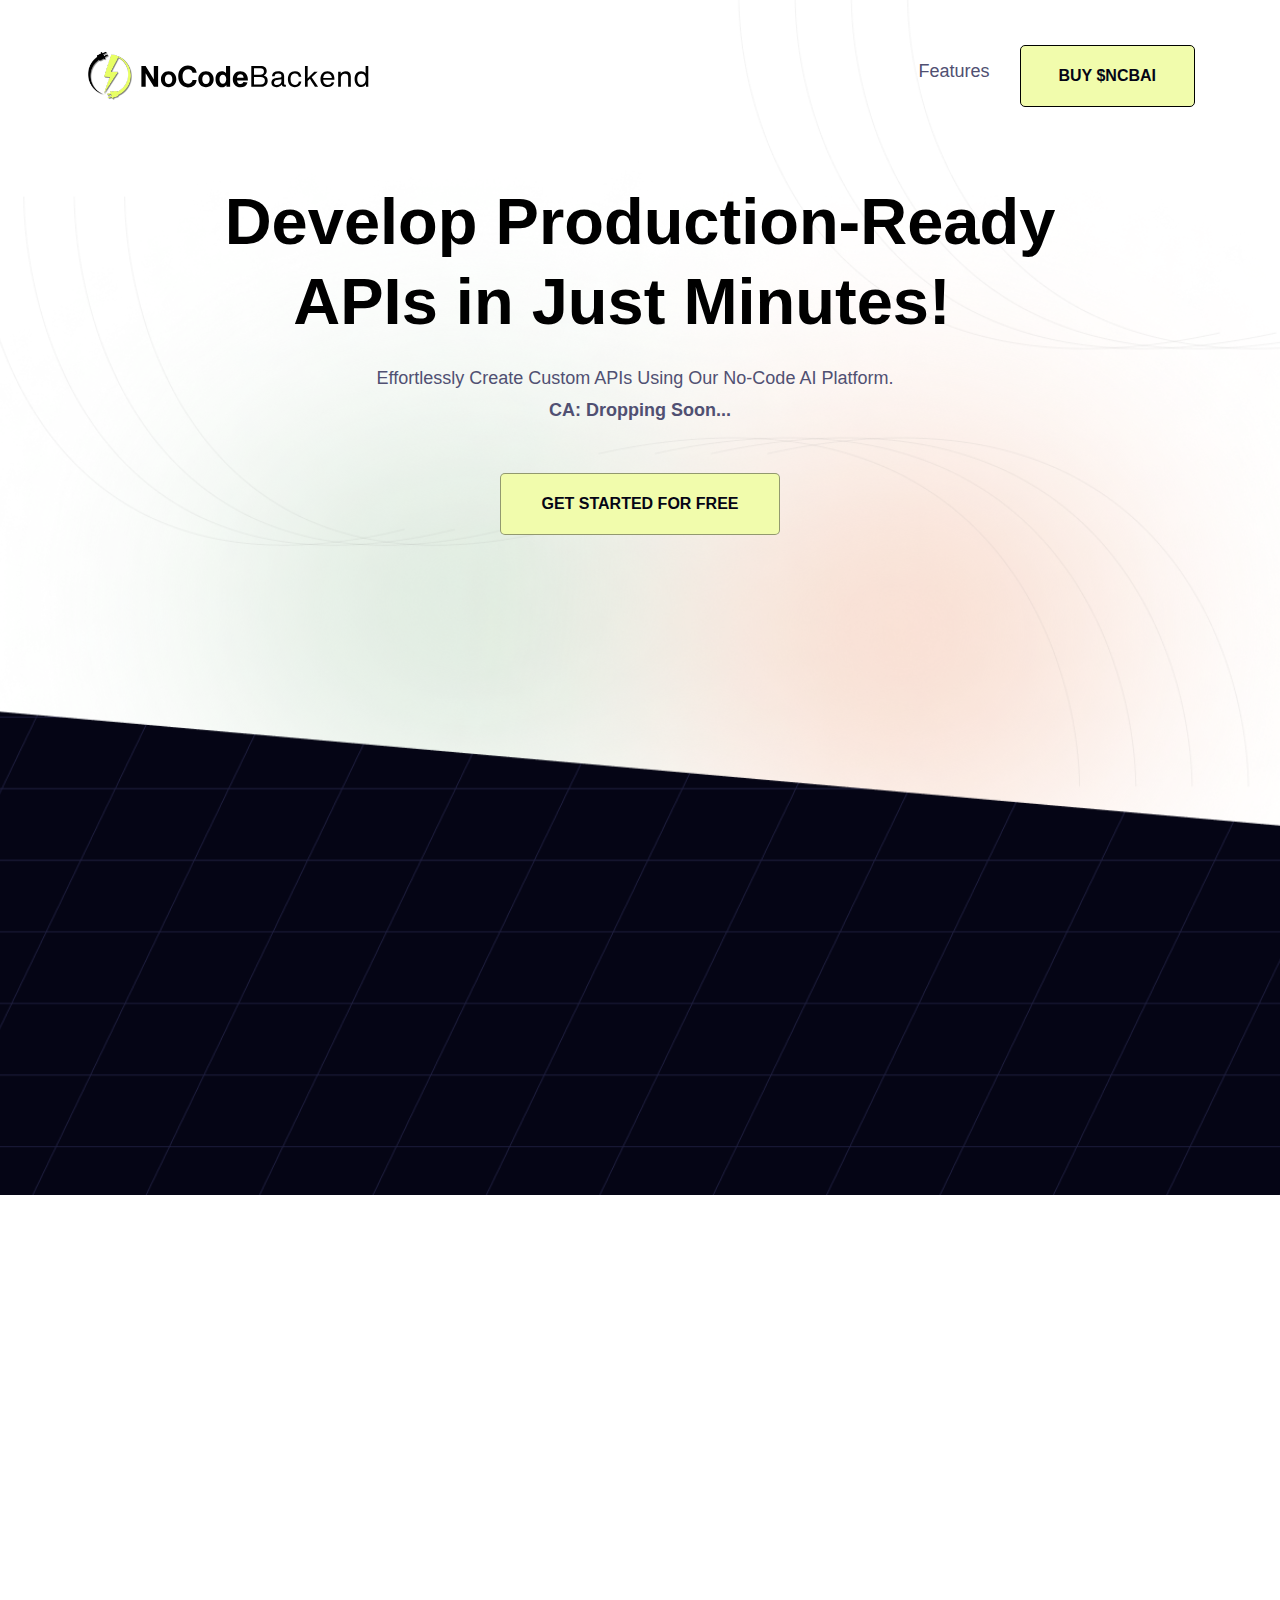
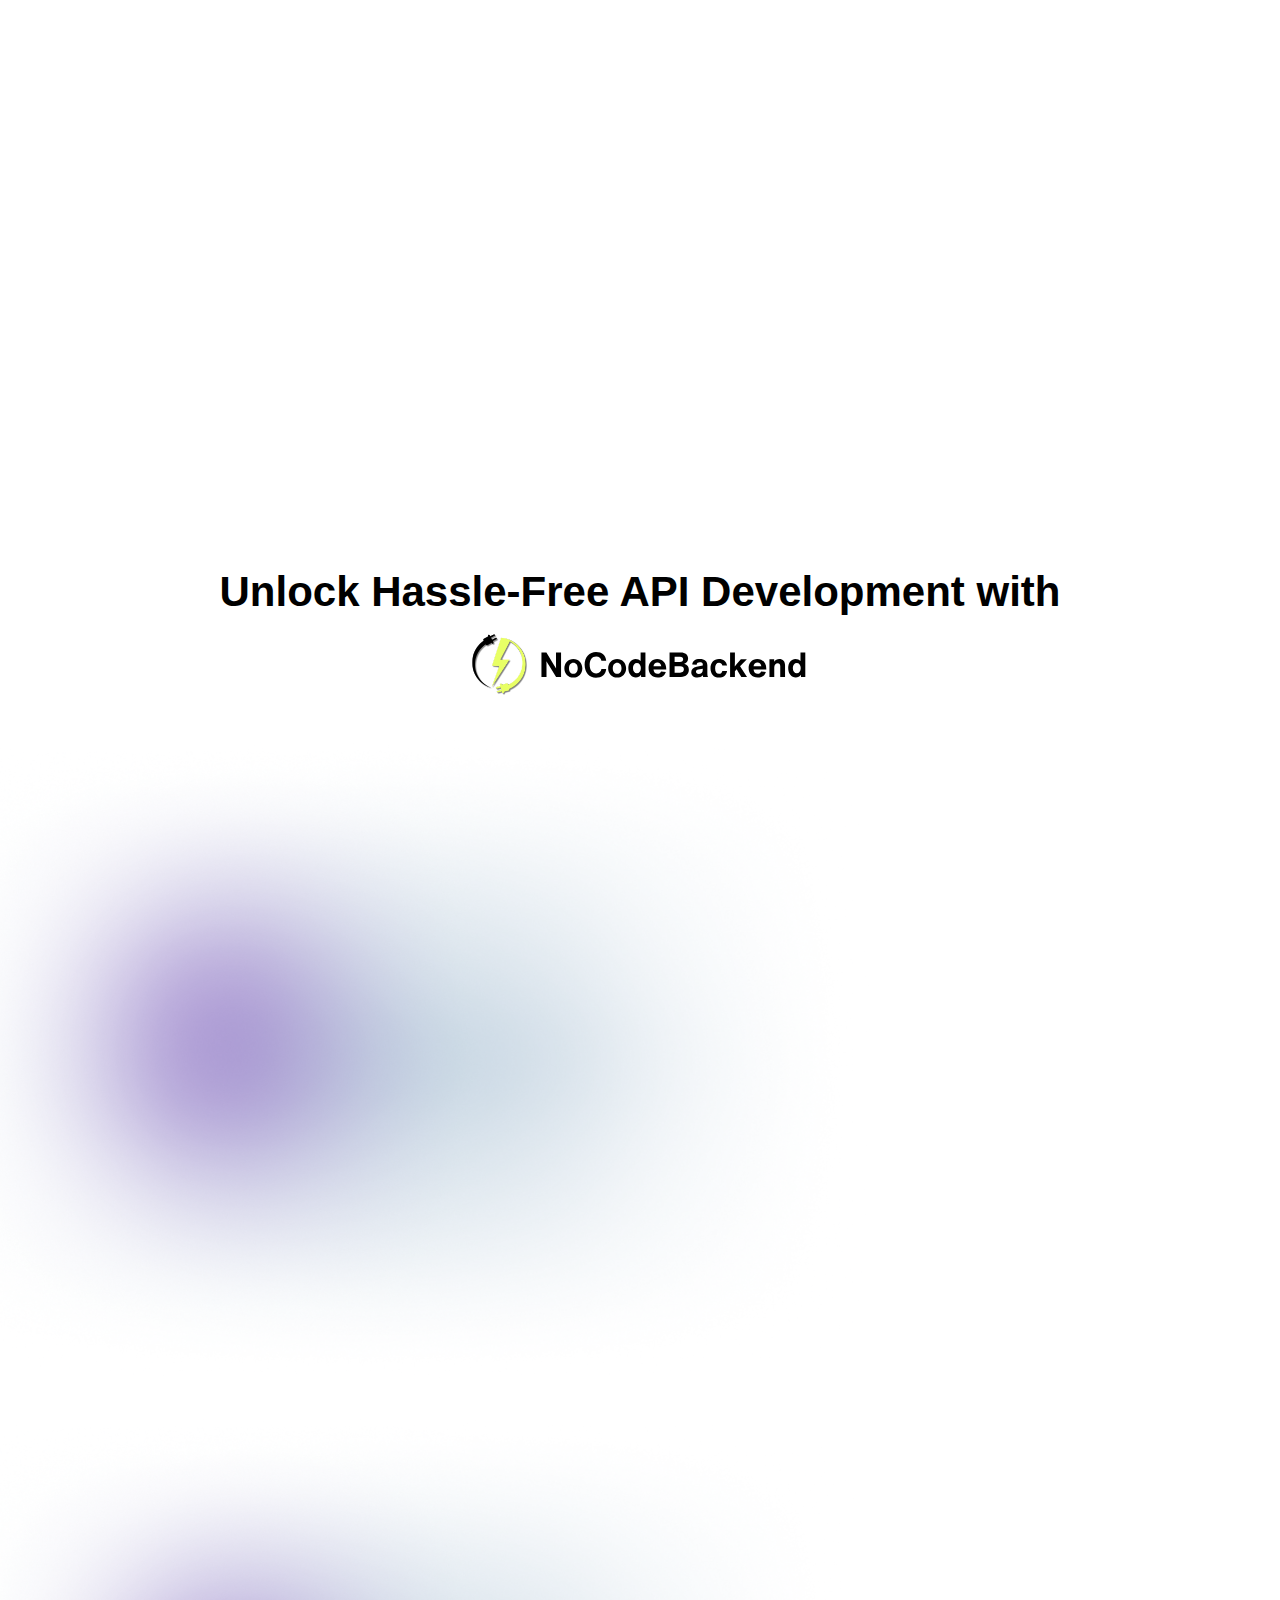
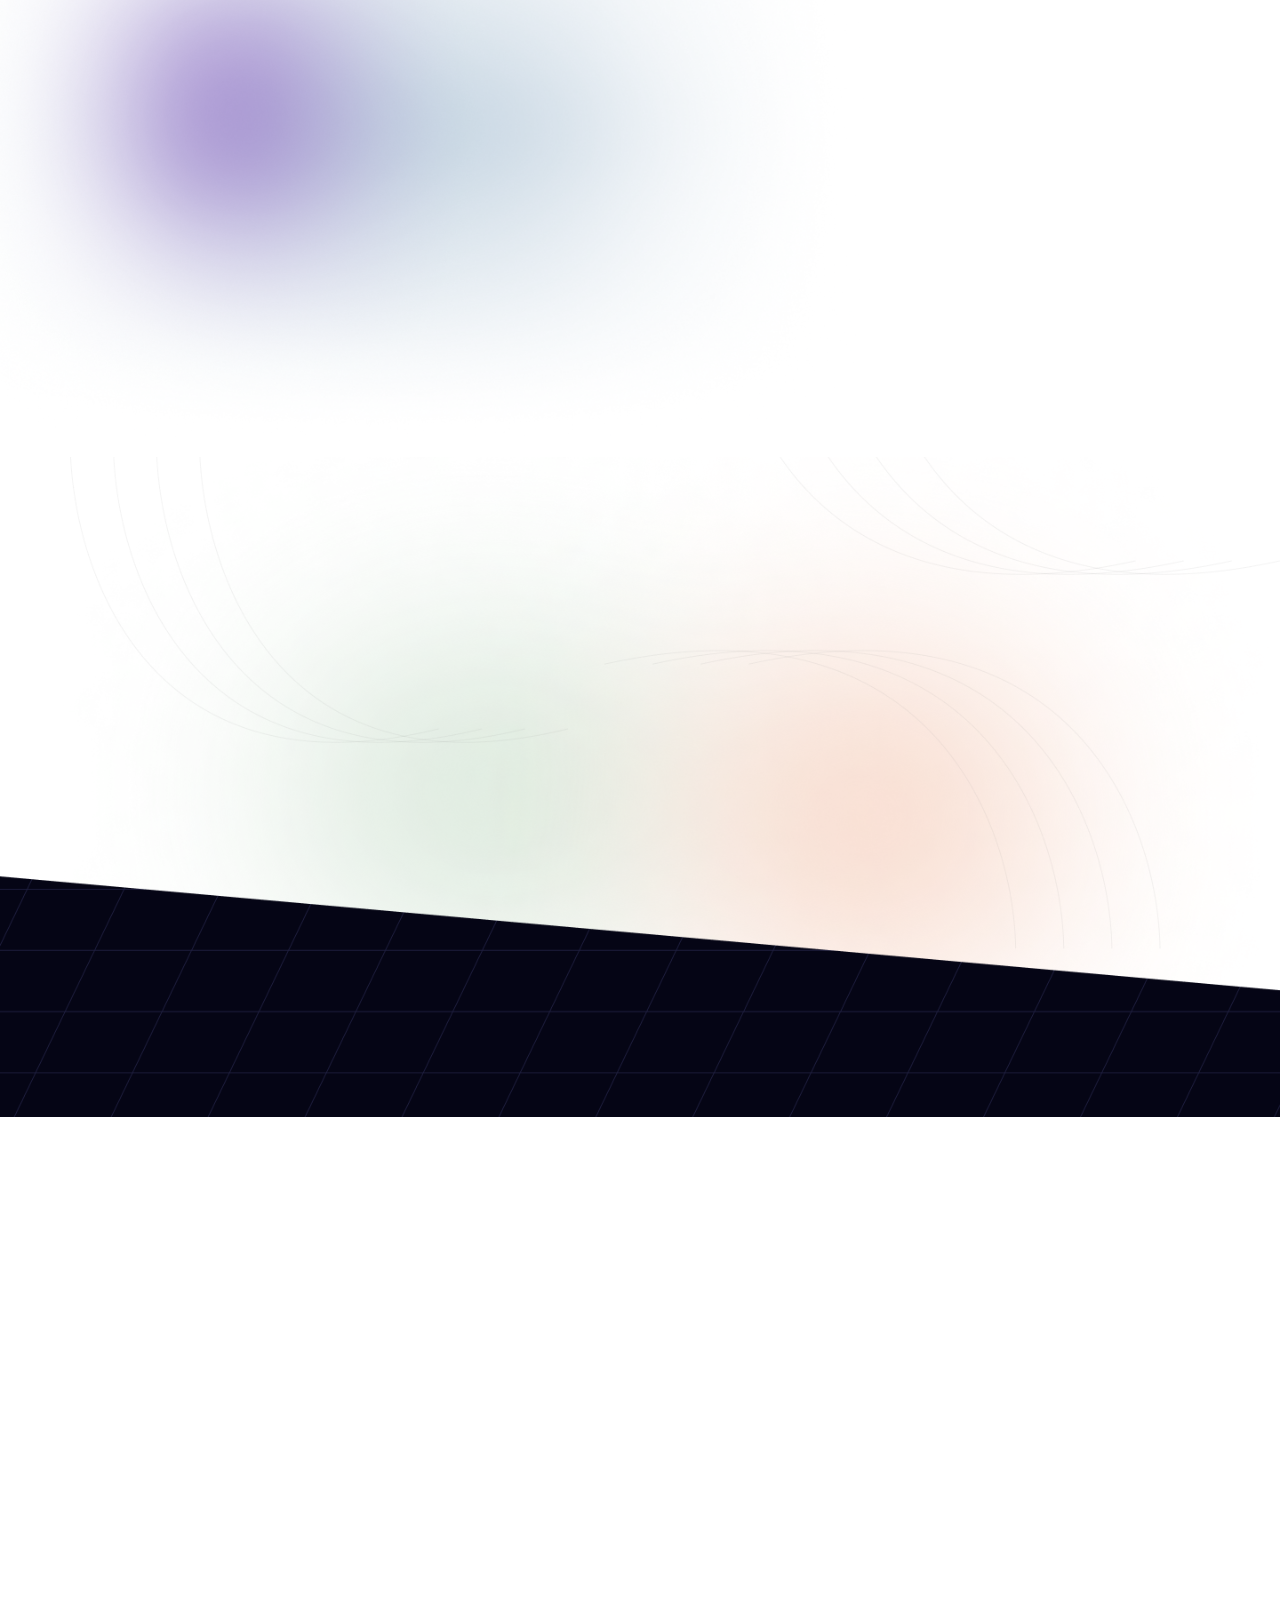
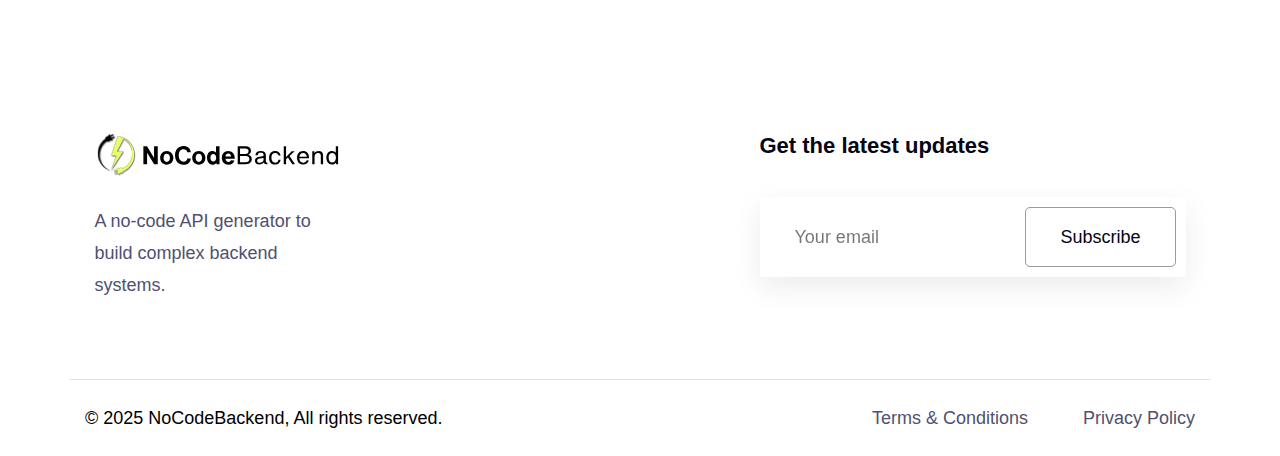
==== index.htm @ 3a0e3d3c "Add files via upload" ====
﻿<!DOCTYPE html>
        <html lang="en" dir="ltr">
        <head>
            <meta charset="utf-8">
            <title>NoCodeBackend - The Best Free No-Code Backend Builder</title><link rel="icon" href="66d2da62d891cf0011ff9181/images/RedandBlackMinimalMobileCodeLogo5-aJ_Xs.png"><meta name="viewport" content="width=device-width,initial-scale=1"><meta name="title" content="NoCodeBackend - The Best Free No-Code Backend Builder"><meta name="description" content="Leverage our intuitive no-code interface and AI-powered technology to generate custom APIs effortlessly."><meta property="og:title" content="NoCodeBackend - The Best Free No-Code Backend Builder"><meta property="og:description" content="Leverage our intuitive no-code interface and AI-powered technology to generate custom APIs effortlessly."><meta property="og:image" content="https://cdn.dorik.com/66d2da62d891cf0011ff9181/images/thumbnail-f0L8a.webp"><meta name="twitter:title" content="NoCodeBackend - The Best Free No-Code Backend Builder"><meta name="twitter:description" content="Leverage our intuitive no-code interface and AI-powered technology to generate custom APIs effortlessly."><meta name="twitter:image" content="https://cdn.dorik.com/66d2da62d891cf0011ff9181/images/thumbnail-f0L8a.webp"><meta name="twitter:card" content="summary_large_image"><meta property="og:url" content="https://nocodebackend.com/"><meta property="og:type" content="website"><link rel="canonical" href="index.htm"><script type="text/javascript"></script><link as="font" rel="preload" href="css?family=Inter:400,400,700,600&display=swap"><link rel="stylesheet" href="css?family=Inter:400,400,700,600&display=swap"><link rel="stylesheet" href="66d2da62d891cf0011ff9181/css/index.css?v=1734877245415"><link rel="stylesheet" href="shared/aos.css">
            
            
<!-- Partnero Universal -->
<script>
    (function(p,t,n,e,r,o){ p['__partnerObject']=r;function f(){
    var c={ a:arguments,q:[]};var r=this.push(c);return "number"!=typeof r?r:f.bind(c.q);}
    f.q=f.q||[];p[r]=p[r]||f.bind(f.q);p[r].q=p[r].q||f.q;o=t.createElement(n);
    var _=t.getElementsByTagName(n)[0];o.async=1;o.src=e+'?v'+(~~(new Date().getTime()/1e6));
    _.parentNode.insertBefore(o,_);})(window, document, 'script', 'https://app.partnero.com/js/universal.js', 'po');
    po('settings', 'assets_host', 'https://assets.partnero.com');
    po('program', 'KTSVY1QG', 'load');
</script>
<!-- End Partnero Universal -->
        </head>
        <body>
            
            <section class="dorik-section dorik-section-pokhmj8g undefined"><div class=""><div class="container dorik-row-h275760l-wrapper    " data-aos="fade-down" data-aos-duration="400" data-aos-delay="200"><div class="dorik-row-h275760l flex  "><div class="col-lg-1/1 "><div class="column-inner dorik-column-z73o92wl  1/1"><div class="dorik-navbar--wrapper dorik-nav-42jtv019-wrapper  " data-testid="navbar-42jtv019"><div class="dorik-navbar dorik-nav-42jtv019 "><div class="dorik-navbar--brand"><a href=""><img src="66d2da62d891cf0011ff9181/images/snapapi300x80px500x100px1-XbtsT.svg" alt="Rowllax" width="289px"></a></div><button aria-label="Navbar Toggle" class="dorik-navbar--toggle" data-target="#dorikNavbarCollapse"><svg aria-hidden="true" focusable="false" data-prefix="fas" data-icon="bars" class="svg-inline--fa fa-bars fa-fw icon " role="img" xmlns="http://www.w3.org/2000/svg" viewbox="0 0 448 512" data-testid="icon-test"><path fill="currentColor" d="M0 96C0 78.3 14.3 64 32 64H416c17.7 0 32 14.3 32 32s-14.3 32-32 32H32C14.3 128 0 113.7 0 96zM0 256c0-17.7 14.3-32 32-32H416c17.7 0 32 14.3 32 32s-14.3 32-32 32H32c-17.7 0-32-14.3-32-32zM448 416c0 17.7-14.3 32-32 32H32c-17.7 0-32-14.3-32-32s14.3-32 32-32H416c17.7 0 32 14.3 32 32z"></path></svg> </button><div class="dorik-navbar--collapse collapse" id="dorikNavbarCollapse"><div class="dorik-navbar--navs"><ul class="dorik-nav--links normalize"><li class=""><a href="#features" class="dorik-nav--link features dorik-nav--link-2suuvmpu  "><span class="dorik-nav--link-icon"></span><span class="dorik-nav--link-text">Features</span></a></li></ul><ul class="dorik-nav--btns normalize"><li><a href="https://pump.fun/Dropping Soon..." target="_blank" rel="noreferrer" class="dorik-nav--btn dorik-nav--btn-5xmbnhej get-started "><span class="dorik-nav--btn-icon"></span><span class="dorik-nav--btn-text">BUY $NCBAI</span></a></li></ul></div></div></div></div></div></div></div></div></div><div class=""><div class="container dorik-row-gsd94hl5-wrapper    " data-aos="fade-up" data-aos-duration="1000" data-aos-delay="400"><div class="dorik-row-gsd94hl5 flex  "><div class="col-lg-1/1 "><div class="column-inner dorik-column-nciv8bac  1/1"><div class="dorik-wrapper dorik-heading-fwwnyllq-wrapper "><h1 class="dorik-heading dorik-heading-fwwnyllq "><span>Develop Production-Ready APIs in Just Minutes!&nbsp;&nbsp;
</span></h1></div><div class="dorik-text dorik-text-mj2d1i6f "><p>Effortlessly Create Custom APIs Using Our No-Code AI Platform.&nbsp;&nbsp;</p><p><strong>CA: Dropping Soon...</strong></p>
</div><div class="dorik-button-8m7w5yyh-wrapper  "><a href="https://app.nocodebackend.com" target="_blank" rel="noreferrer"><button class="dorik-btn dorik-button-8m7w5yyh  " href="https://app.nocodebackend.com" target="_blank">GET STARTED FOR FREE</button></a></div><div class="dorik-iframe dorik-video-tqzr3o8x  dorik-video-tqzr3o8x-wrapper " style="pointer-events:auto"><iframe title="tqzr3o8x" src="https://www.youtube.com/embed/k6faWsf_LAc?fs=1&muted=0&loop=0&autoplay=0&controls=1" frameborder="0" allow=""></iframe></div></div></div></div></div></div></section><section class="dorik-section dorik-section-ml8a0p0p" id="features"><div class="video-overlay dorik-section-ml8a0p0p--video-overlay"></div><div class=""><div class="container dorik-row-j4yv0dx7-wrapper    " data-aos="fade-up" data-aos-delay="100"><div class="dorik-row-j4yv0dx7 flex  "><div class="col-lg-1/3 "><div class="column-inner dorik-column-rxf6kre0  1/3"><div class="dorik-wrapper dorik-heading-a389jt1r-wrapper "><h2 class="dorik-heading dorik-heading-a389jt1r "><span>Why  choose
</span></h2></div><div class="dorik-wrapper dorik-image-pnzbzmom-wrapper  "><img src="66d2da62d891cf0011ff9181/images/snapapi300x80px10-8LMmT.svg" alt="" loading="lazy" class="dorik-image-pnzbzmom"></div></div></div></div></div></div><div class=""><div class="container dorik-row-di27dtoe-wrapper    "><div class="dorik-row-di27dtoe flex  "><div class="col-lg-1/3 col-md-1/3 col-xs-1/1 "><div class="column-inner dorik-column-uoufd287  1/3" data-aos="fade-left" data-aos-delay="100" data-aos-duration="600"><div class="dorik-wrapper dorik-image-u0qqu82e-wrapper  "><img src="64105a606115ac047190cee0/yt-P3GUjs.svg" alt="" loading="lazy" class="dorik-image-u0qqu82e"></div><div class="dorik-wrapper dorik-heading-jhualtqp-wrapper "><h4 class="dorik-heading dorik-heading-jhualtqp "><span>Intuitive Interface
</span></h4></div><div class="dorik-text dorik-text-zdi9newe "><p>Quickly Configure Databases, Tables, and Columns—Our Tool Instantly Creates API Endpoints for You!<br><br></p>
</div><div class="dorik-wrapper dorik-image-jxc9ydsm-wrapper  "><img src="66d2da62d891cf0011ff9181/images/Untitleddesign19-gh34j.svg" alt="" loading="lazy" class="dorik-image-jxc9ydsm"></div></div></div><div class="col-lg-1/3 col-md-1/3 col-xs-1/1 "><div class="column-inner dorik-column-uz8qpr0y  1/3" data-aos="fade" data-aos-delay="200" data-aos-duration="600"><div class="dorik-wrapper dorik-image-lk8tte54-wrapper  "><img src="64105a606115ac047190cee0/fy-WluHUP.svg" alt="" loading="lazy" class="dorik-image-lk8tte54"></div><div class="dorik-wrapper dorik-heading-0ptpedln-wrapper "><h4 class="dorik-heading dorik-heading-0ptpedln "><span>AI-Powered API Generation
</span></h4></div><div class="dorik-text dorik-text-jogje6cc "><p>Simply Share Your Vision with Our AI-Prompt Technology, and Let Our Intelligent System Take Care of the Rest—No Coding Required!&nbsp;&nbsp;</p>
</div><div class="dorik-wrapper dorik-image-c05enol4-wrapper  "><img src="66d2da62d891cf0011ff9181/images/Untitleddesign83-o6cNx.png" alt="" loading="lazy" class="dorik-image-c05enol4"></div></div></div><div class="col-lg-1/3 col-md-1/3 col-xs-1/1 "><div class="column-inner dorik-column-pt86rdav  1/3" data-aos="fade" data-aos-delay="300"><div class="dorik-wrapper dorik-image-m5raekvd-wrapper  "><img src="64105a606115ac047190cee0/tghj-NS22b3.svg" alt="" loading="lazy" class="dorik-image-m5raekvd"></div><div class="dorik-wrapper dorik-heading-0zvmoh9k-wrapper "><h4 class="dorik-heading dorik-heading-0zvmoh9k "><span>Automated Documentation
</span></h4></div><div class="dorik-text dorik-text-sdm16myt "><p>Create Detailed API Documentation with Swagger for Clear and User-Friendly Developer Experience!<br><br></p>
</div><div class="dorik-wrapper dorik-image-1guh011j-wrapper  "><img src="66d2da62d891cf0011ff9181/images/Untitleddesign84-KdUqy.png" alt="" loading="lazy" class="dorik-image-1guh011j"></div></div></div></div></div></div></section><section class="dorik-section dorik-section-5i5u0u75"><div class="dorik-container-p0n69g8s "><div class="dorik-container-ab978zdp "><div class="dorik-wrapper dorik-heading-bgrch36d-wrapper "><h2 class="dorik-heading dorik-heading-bgrch36d "><span>Unlock Hassle-Free API Development with
</span></h2></div><div class="dorik-wrapper dorik-image-qdgtpaqv-wrapper  "><img src="66d2da62d891cf0011ff9181/images/snapapi300x80px10-8LMmT.svg" alt="" loading="lazy" class="dorik-image-qdgtpaqv"></div></div></div></section><section class="dorik-section dorik-section-gj2fex47 undefined" id="integrations"><div class=""><div class="container dorik-row-45kr7abt-wrapper    " data-aos="fade-left" data-aos-delay="200"><div class="dorik-row-45kr7abt flex  "><div class="col-lg-1/2 col-md-4/5 "><div class="column-inner dorik-column-3ahzwwvk  1/2"><div class="dorik-wrapper dorik-heading-qiffghei-wrapper "><h3 class="dorik-heading dorik-heading-qiffghei "><span>Say Goodbye to Time-Consuming and Error-Prone Manual Coding!&nbsp;&nbsp;&nbsp;&nbsp;
</span></h3></div><div class="dorik-text dorik-text-1cnx9em1 "><p>Manually Creating API Endpoints Can Consume Hours with Tedious Coding and Debugging—One Mistake Can Disrupt Your Entire API!&nbsp;&nbsp;&nbsp;&nbsp;</p>
</div><div class="dorik-wrapper dorik-heading-zw8rytxt-wrapper "><h4 class="dorik-heading dorik-heading-zw8rytxt "><span>Our Solution
</span></h4></div><div class="dorik-iconText-523pfc0f-wrapper "><div class="dorik-iconText-523pfc0f "><span><span data-testid="svg-icon" class="icon "><svg xmlns="http://www.w3.org/2000/svg" width="20px" height="20px" viewbox="0 0 24 24" fill="none" stroke="currentColor" stroke-width="2" stroke-linecap="round" stroke-linejoin="round" class="feather feather-check" color="[object Object]"><polyline points="20 6 9 17 4 12"></polyline></svg></span></span><span class="icon_text" data-testid="icon-text"><p>With our no-code interface, you can generate fully-functional API endpoints in minutes without writing a single line of code.</p>
</span></div></div></div></div><div class="col-lg-1/2 col-md-4/5 "><div class="column-inner dorik-column-rfffmv3f  1/2 undefined"><div class="dorik-wrapper dorik-image-zz1my2v3-wrapper  "><img src="64105a606115ac047190cee0/mask-group-RU1_Hx.svg" alt="" loading="lazy" class="dorik-image-zz1my2v3"></div></div></div></div></div></div></section><section class="dorik-section dorik-section-874855x4 undefined"><div class=""><div class="container dorik-row-saw8lsm2-wrapper    " data-aos="fade-down" data-aos-delay="200"><div class="dorik-row-saw8lsm2 flex  "><div class="col-lg-1/2 col-md-4/5 "><div class="column-inner dorik-column-8tp7jvr3  1/2"><div class="dorik-wrapper dorik-image-bdqag0yr-wrapper  "><img src="66d2da62d891cf0011ff9181/images/Untitleddesign78-aDAJI.png" alt="" loading="lazy" class="dorik-image-bdqag0yr"></div></div></div><div class="col-lg-1/2 col-md-4/5 "><div class="column-inner dorik-column-6e714vsk  1/2"><div class="dorik-wrapper dorik-heading-fl4hfd24-wrapper "><h3 class="dorik-heading dorik-heading-fl4hfd24 "><span>Reduce the High Costs of Hiring Skilled Developers!&nbsp;&nbsp;&nbsp;&nbsp;
</span></h3></div><div class="dorik-text dorik-text-2a41hoi1 "><p>Bringing on Experienced Developers for API Development and Maintenance Can Be Costly and Strain Your Budget!&nbsp;&nbsp;&nbsp;&nbsp;</p>
</div><div class="dorik-wrapper dorik-heading-9qydg3p7-wrapper "><h4 class="dorik-heading dorik-heading-9qydg3p7 "><span>Our Solution
</span></h4></div><div class="dorik-text dorik-text-4bmscopn "><p>Our AI-powered prompt technology allows anyone on your team to create production-ready APIs, reducing the need for specialized developers</p>
</div></div></div></div></div></div></section><section class="dorik-section dorik-section-g6kkov47 undefined"><div class=""><div class="container dorik-row-ztuz6jwb-wrapper    " data-aos="fade-left" data-aos-delay="200"><div class="dorik-row-ztuz6jwb flex  "><div class="col-lg-1/2 col-md-4/5 "><div class="column-inner dorik-column-a0kvmmi1  1/2"><div class="dorik-wrapper dorik-heading-gwt09cxv-wrapper "><h3 class="dorik-heading dorik-heading-gwt09cxv "><span>Eliminate Complexity and Inconsistency in Your Documentation!&nbsp;&nbsp;
</span></h3></div><div class="dorik-text dorik-text-b89of3bw "><p>Manually Documenting APIs is not just tedious—it's often a recipe for Incomplete and Inconsistent Documentation!&nbsp;&nbsp;&nbsp;&nbsp;</p>
</div><div class="dorik-wrapper dorik-heading-oxewoimr-wrapper "><h4 class="dorik-heading dorik-heading-oxewoimr "><span>Our Solution
</span></h4></div><div class="dorik-text dorik-text-qkd3lgn0 "><p>Automate the documentation process with Swagger, ensuring comprehensive, consistent, and up-to-date API docs effortlessly.</p>
</div></div></div><div class="col-lg-1/2 col-md-4/5 "><div class="column-inner dorik-column-t3y813o3  1/2"><div class="dorik-wrapper dorik-image-gvfiuqgx-wrapper  "><img src="66a9eadd25863b0011a21f38/images/Default_Image_is_a_screenshot_of_a_Swagger_UI_interface_for_a_2-nFcqS.jpg" alt="" loading="lazy" class="dorik-image-gvfiuqgx"></div></div></div></div></div></div></section><section class="dorik-section dorik-section-r7rns0u5 undefined" data-aos="fade-up" data-aos-offset="120" data-aos-duration="800"><div class=""><div class="container dorik-row-09ojtyp5-wrapper    "><div class="dorik-row-09ojtyp5 flex  "><div class="col-lg-1/1 "><div class="column-inner dorik-column-52cp2c24  1/1"><div class="dorik-wrapper dorik-heading-rh5yoiv4-wrapper "><h2 class="dorik-heading dorik-heading-rh5yoiv4 "><span>Start creating your APIs now
</span></h2></div><div class="dorik-text dorik-text-qqwie3rd "><p>Transform Your API Development Experience</p>
</div><div class="dorik-button-lcal7p67-wrapper  "><a href="https://app.nocodebackend.com" target="_blank" rel="noreferrer"><button class="dorik-btn dorik-button-lcal7p67  " href="https://app.nocodebackend.com" target="_blank">GET STARTED FOR FREE</button></a></div></div></div></div></div></div></section><section class="dorik-section dorik-section-1vho9grw" id="Footer"><div class=""><div class="container dorik-row-irw5z7vu-wrapper    "><div class="dorik-row-irw5z7vu flex  "><div class="col-lg-1/4 col-md-1/2 "><div class="column-inner dorik-column-gmpdd5w3  1/4"><div class="dorik-wrapper dorik-image-wmym1nt1-wrapper  "><img src="66d2da62d891cf0011ff9181/images/snapapi300x80px500x100px1-XbtsT.svg" alt="" loading="lazy" class="dorik-image-wmym1nt1"></div><div class="dorik-text dorik-text-37xnxv22 "><p>A no-code API generator to build complex backend systems.</p>
</div></div></div><div class="col-lg-1/6 col-md-1/2 "><div class="column-inner dorik-column-11p4qd2c  1/6"></div></div><div class="col-lg-1/6 col-md-1/2 "><div class="column-inner dorik-column-96c3v6ru  1/6"></div></div><div class="col-lg-2/5 col-md-1/2 "><div class="column-inner dorik-column-ktasj6cu  2/5"><div class="dorik-wrapper dorik-heading-0a1lg5h4-wrapper "><h4 class="dorik-heading dorik-heading-0a1lg5h4 "><span>Get the  latest updates
</span></h4></div><form id="4j1v0ii7" class="dorik-subscription-4j1v0ii7"><div class="fields-wrapper"><div class="form-group"><input type="email" name="EMAIL" class="form-control" required="" placeholder="Your email"></div><div style="position:absolute;opacity:0;z-index:-999"><label for="confirm_4j1v0ii7"><input type="text" autocomplete="off" id="confirm_4j1v0ii7" name="confirm_4j1v0ii7" placeholder="Enter your confirm_4j1v0ii7"></label></div><button type="submit"><span class="loader hidden"><svg viewbox="0 0 100 100" xmlns="http://www.w3.org/2000/svg" style="vertical-align:middle;height:2em"><path fill="#fff" d="M73 50c0-12.7-10.3-23-23-23S27 37.3 27 50m3.9 0c0-10.5 8.5-19.1 19.1-19.1S69.1 39.5 69.1 50"><animatetransform attributename="transform" attributetype="XML" type="rotate" dur="1s" from="0 50 50" to="360 50 50" repeatcount="indefinite"></animatetransform></path></svg></span><span class="button-content"><span>Subscribe</span></span></button></div></form></div></div></div></div></div><div class=""><div class="container dorik-row-0w27iyt4-wrapper    "><div class="dorik-row-0w27iyt4 flex  "><div class="col-lg-1/1 "><div class="column-inner dorik-column-ku6a26x0  1/1"><div class=""><div class=" dorik-row-d0ay15wu-wrapper    "><div class="dorik-row-d0ay15wu flex  "><div class="col-lg-3/5 col-md-4/7 "><div class="column-inner dorik-column-c3a7xb82  3/5"><div class="dorik-text dorik-text-ijvied5p "><p>© 2025 NoCodeBackend, All rights reserved.&nbsp;</p>
</div></div></div><div class="col-lg-2/5 col-md-3/7 "><div class="column-inner dorik-column-w86ryppr  2/5"><ul class="dorik-list dorik-links-5925fzdm "><li class="dorik-list--item"><a href="terms-and-conditions.html" class="dorik-list--link "><span class="dorik-list--icon"></span><span class="dorik-list--text">Terms &amp; Conditions</span></a></li><li class="dorik-list--item"><a href="privacy-policy.html" class="dorik-list--link "><span class="dorik-list--icon"></span><span class="dorik-list--text">Privacy Policy</span></a></li></ul></div></div></div></div></div></div></div></div></div></div></section>
            
            <script>window.DORIK_PROJECT_ID = "66d2da62d891cf0011ff9181";</script>
            <script>(function r0(){document.querySelectorAll(".popup-btn").forEach(t=>{let r=t.getAttribute("href");r=r.startsWith("#")?r.substring(1):r,t.addEventListener("click",s=>{if(!r)return;s.preventDefault();let l=document.getElementById(r),a=document.querySelector(`.close-btn-${r}`),i=l==null?void 0:l.parentElement;i==null||i.classList.add(`row-${r}-overlay`),l==null||l.classList.add(`modal-${r}-visible`),a==null||a.classList.add("btn-visible")})})})()</script>
            <script>(function n0({exitIntentPopup:e={},onloadPopup:t={},EXIT_INTENT:r,ONLOAD:s}){const l=a=>{let i=document.getElementById(a),o=document.querySelector(`.close-btn-${a}`),u=i==null?void 0:i.parentElement;u==null||u.classList.add(`row-${a}-overlay`),i==null||i.classList.add(`modal-${a}-visible`),o==null||o.classList.add("btn-visible")};document.addEventListener("mouseleave",()=>{let a=localStorage.getItem(`${r}-${e.id}-${e.suffixId}`);e.id&&!a&&l(e.id)}),window.addEventListener("load",()=>{let a=localStorage.getItem(`${s}-${t.id}-${t.suffixId}`);t.id&&!a&&l(t.id)})})({
                EXIT_INTENT: "EXIT_INTENT",
                ONLOAD: "ONLOAD",
                exitIntentPopup: undefined,
                onloadPopup: undefined
            })</script>
            <script src="common/jquery-3.5.1.min.js"></script><script src="shared/aos.js"></script><script type="text/javascript">
            ;(function() {
                var navbar = $(".dorik-nav-42jtv019");
                var navbarCollapse = $(".dorik-navbar--collapse");
                (function ($, navbar, navbarCollapse) {
                $(document).on("click", "a", function (e) {
                    var a = event.target.closest("a");
                    var hash = a.hash;
                    var stickyNav = $(".sticky-nav");
                    var isSticky = !!event.target.closest(".sticky-nav.sticky");
                    if (hash) {
                        var baseHref = a.href.match(/(^https?:.+)#/);
                        var baseURI = a.baseURI.match(/(^https?:.+)#?/);
                        baseHref = baseHref && baseHref[1];
                        baseURI = baseURI && baseURI[1];
                        if (baseHref && baseURI && baseURI.includes(baseHref)) {
                            // const section = $(hash).offset();
                            var section;
                            try {
                                section = document.querySelector(hash)
                            } catch (error) { return;}
                            if (!section) return;
                            e.preventDefault();
                            var collapsedHeight =
                                navbarCollapse[0]?.clientHeight || 0;
                            var navbarHeight =
                                navbar[0].clientHeight - collapsedHeight;

                            if (stickyNav.length) {
                                section.style.scrollMarginTop = navbarHeight + "px"
                            }

                            function waitForScrollStop(callback, delay = 500) {
                                let timer;
                                let lastScrollTime = 0;

                                const adjustScrollPosition = (event) => {
                                    clearTimeout(timer);
                                    timer = setTimeout(callback, delay);

                                    const currentTime = event.timeStamp;
                                    const hasManualScrolled =
                                        lastScrollTime &&
                                        currentTime - lastScrollTime >= 100;

                                    if (hasManualScrolled) {
                                        clearTimeout(timer);
                                        removeEventListener(
                                            "scroll",
                                            adjustScrollPosition
                                        );
                                    }

                                    lastScrollTime = currentTime;
                                };

                                addEventListener("scroll", adjustScrollPosition);

                                return () => {
                                    removeEventListener("scroll", adjustScrollPosition);
                                    clearTimeout(timer);
                                };
                            }

                            function smoothScroll() {
                                section.scrollIntoView({
                                    block: "start",
                                    behavior: "smooth",
                                });
                            }

                            smoothScroll();
                            const cleanupScrollListener = waitForScrollStop(() => {
                                smoothScroll();
                                cleanupScrollListener();
                            });
                  
                        }
                    }
                });
            })($, navbar, navbarCollapse);
            })();
            
            ;(function () {
                var navbar = document.querySelector(".dorik-nav-42jtv019");
                (function toggleNav(el) {
                const toggleBtn = el.querySelector(".dorik-navbar--toggle");
                const navlist = toggleBtn.nextElementSibling;
                const isMobileView = window.innerWidth < 768;
                const isTabView = navbar.parentNode?.clientWidth <= 820;
                toggleBtn &&
                    toggleBtn.addEventListener("click", function (e) {
                        const hasShow = navlist?.classList.contains("show");
                        if (!hasShow) {
                            expand(navlist);
                        } else {
                            collapse(navlist);
                        }
                    });
                    const expandableDropdownLinks = navbar.querySelectorAll(".is-dropdown>a");
                    expandableDropdownLinks.length &&
                    expandableDropdownLinks.forEach((item) => {
                        item.addEventListener("click", function (e) {
                            e.preventDefault();
                            let dropdownlist =
                                e.target.closest("a")?.nextElementSibling;
                            const hasShow =
                                dropdownlist?.classList.contains("show");
    
                            if (isMobileView || isTabView) {
                                expandableDropdownLinks.forEach((otherItem) => {
                                    let otherDropdown =
                                        otherItem.closest("a")?.nextElementSibling;
                                    if (
                                        otherDropdown &&
                                        otherDropdown.classList.contains("show")
                                    ) {
                                        collapse(otherDropdown);
                                    }
                                });
                                
                                if (hasShow) {
                                    collapse(dropdownlist);
                                } else {
                                    expand(dropdownlist);
                                }
                            }
                        });
                    });

                let dropdownItems = navbar.querySelectorAll(
                    ".dorik-nav--dropdown"
                );
                const navButtons = navbar.querySelectorAll(".dorik-nav--btns");

                const filteredNavLinks = navbar.querySelectorAll(
                    "li:not(.is-dropdown) .dorik-nav--link"
                );
                [...navButtons,...dropdownItems, ...filteredNavLinks].forEach((item) => {
                    item?.addEventListener("click", () => {
                        collapse(navlist);
                        dropdownItems.forEach((item) => collapse(item));
                    });
                });

                function expand(navlist) {
                    if (!navlist) return;
                    navlist.classList.add("show");
                    const height = navlist.clientHeight + "px";
                    isMobileView && navlist.classList.add("collapsing");
                    setTimeout(() => {
                        navlist.style.height = height;
                    }, 0);
                    setTimeout(() => {
                        navlist.style.height = null;
                        navlist.classList.remove("collapsing");
                    }, 350);
                }
                function collapse(navlist) {
                    if (!navlist) return;
                    navlist.style.height = navlist.clientHeight + "px";
                    isMobileView && navlist.classList.add("collapsing");
                    setTimeout(() => {
                        navlist.style.height = null;
                    }, 0);
                    setTimeout(() => {
                        navlist.classList.remove("show");
                        navlist.classList.remove("collapsing");
                    }, 350);
                }
            })(navbar);

            })();
;(function(){
            const interval = setInterval(() => {
                if(window.AOS?.init){
                    clearInterval(interval)
                    window.AOS.init({disable: "mobile"});
                }
            }, 500);
        }())
        </script>
            
            
<script>
(function() {
const updateLinkHref = link => {
    const cookieValue = (document.cookie.match(/(^| )partnero_partner=([^;]+)/) || [])[2];
    if (cookieValue) {
        try {
            const url = new URL(link.href);
            url.searchParams.set('client_reference_id', decodeURIComponent(cookieValue));
            link.href = url.href;
        } catch (error) {
            console.error('Error:', error);
        }
    }
};

document.querySelectorAll('a[href*="buy.stripe.com"]').forEach(link => {
    updateLinkHref(link);
    link.addEventListener('click', () => updateLinkHref(link));
});
})();
</script>
        </body>
    </html>
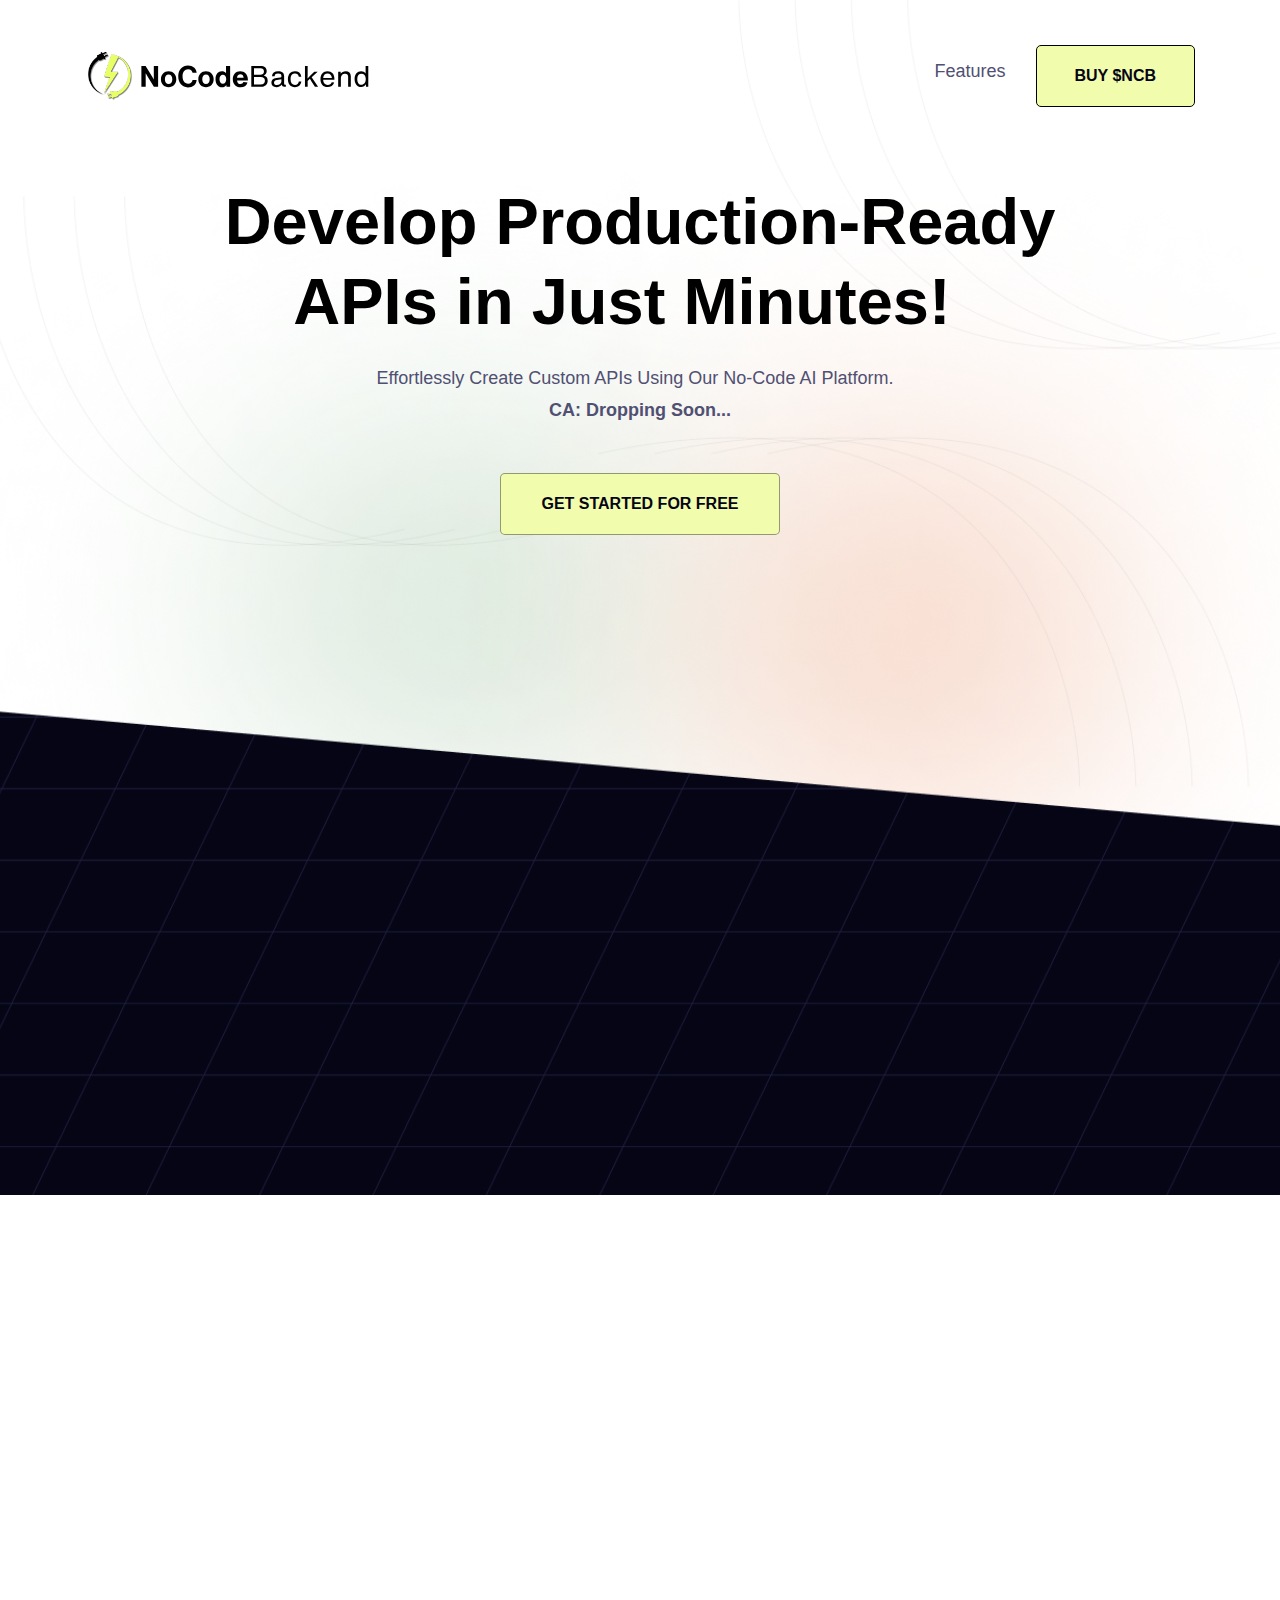
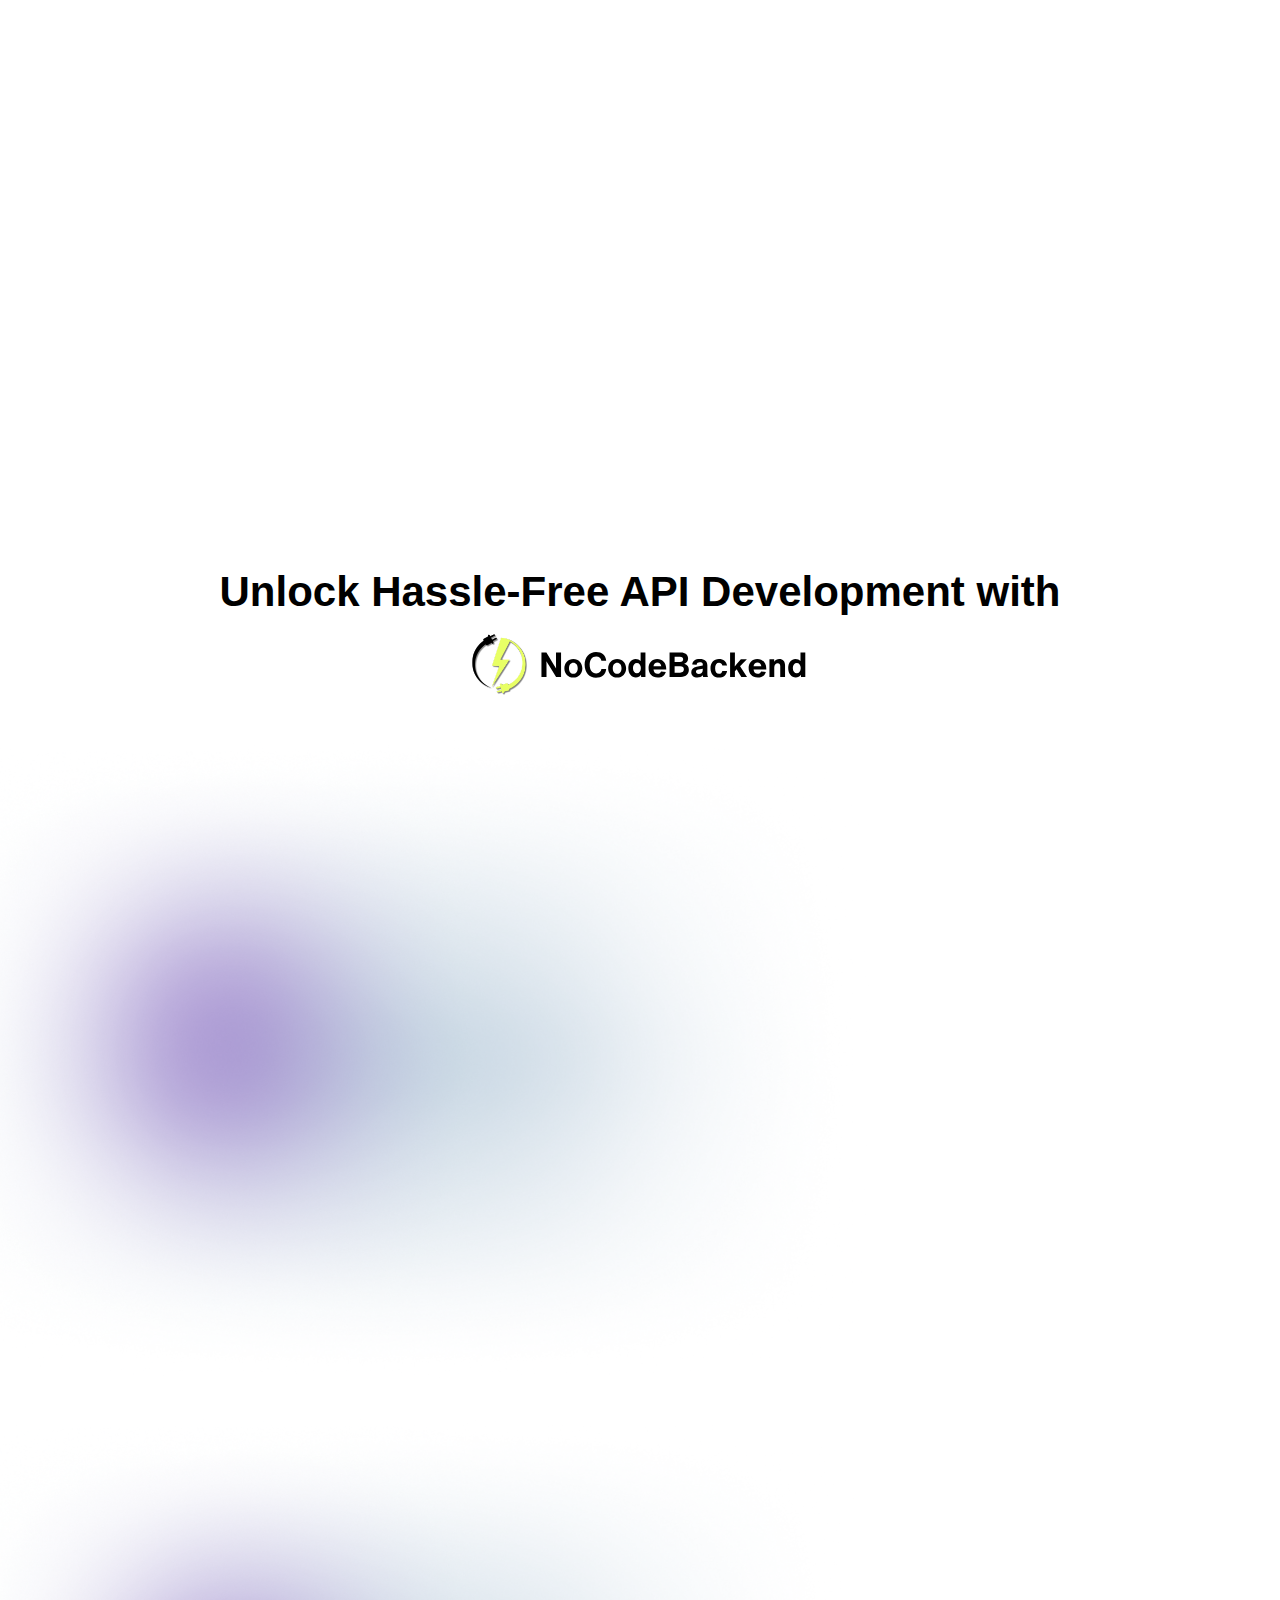
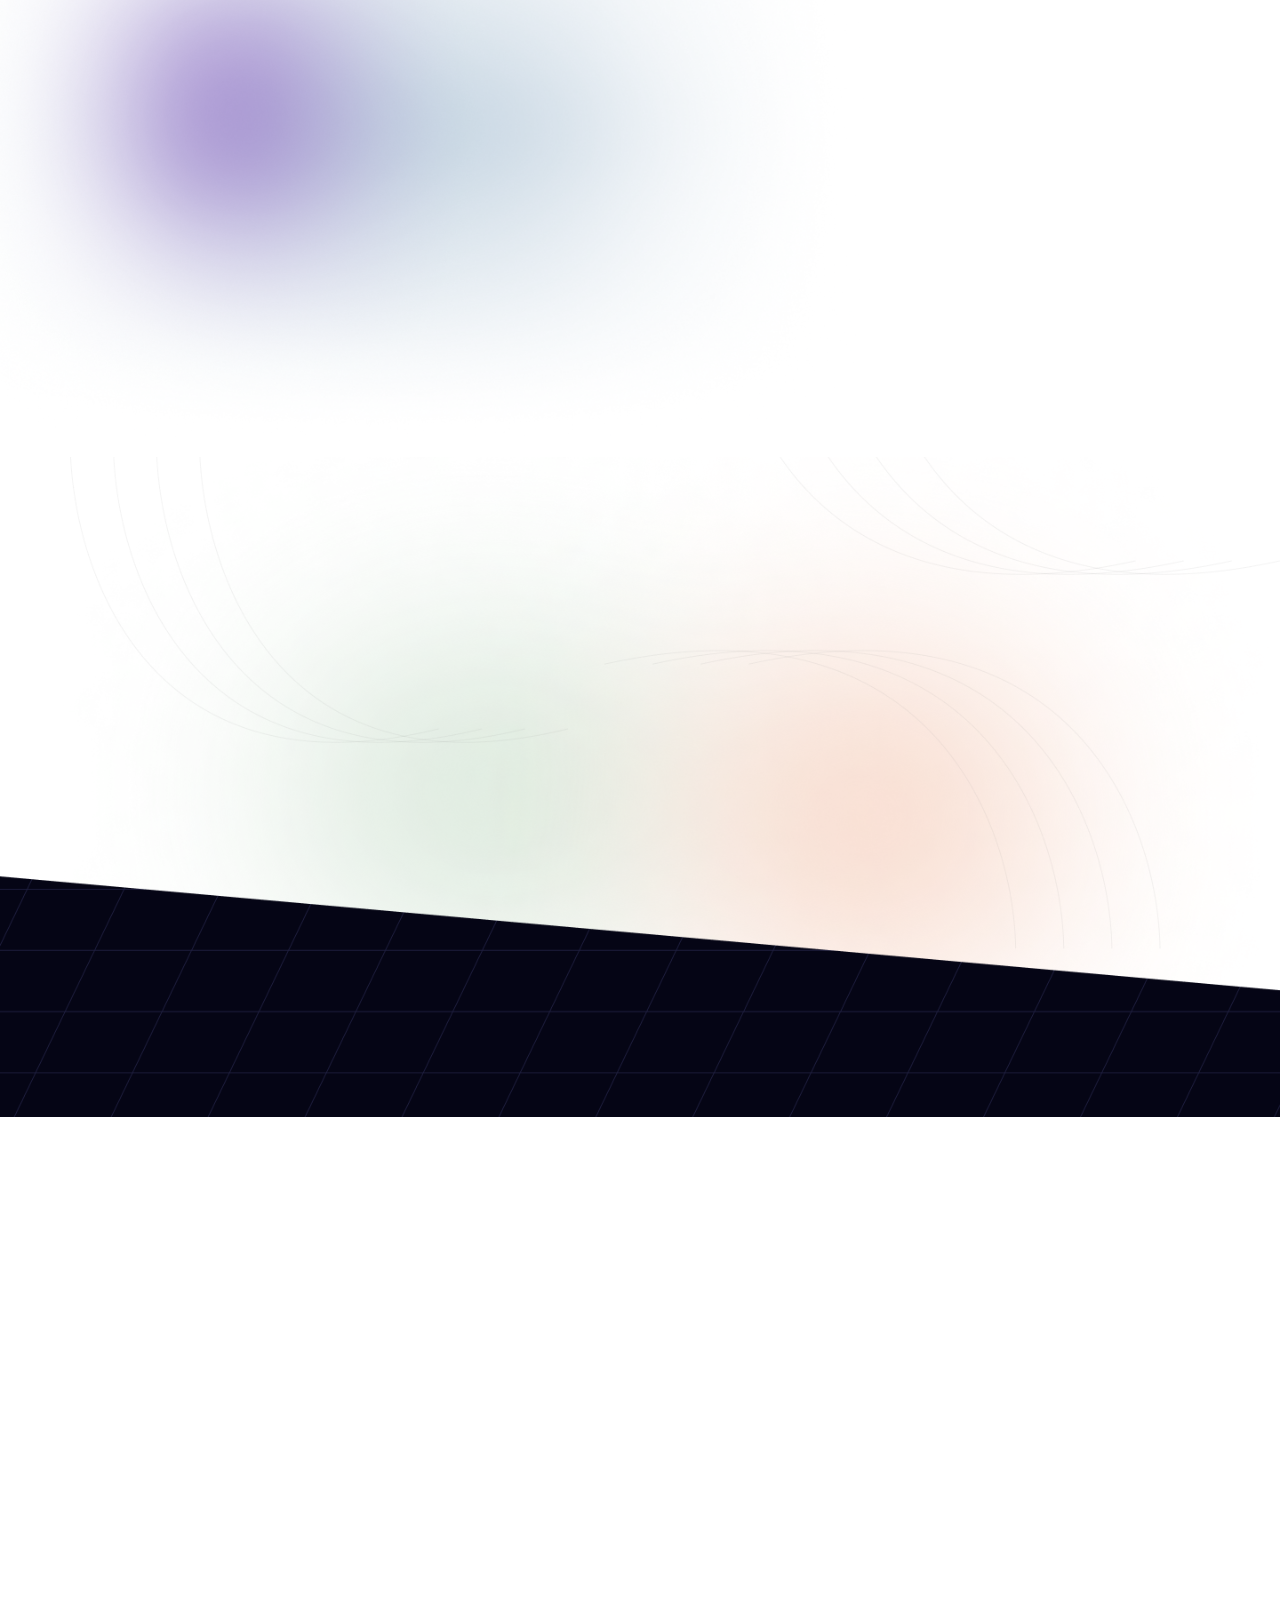
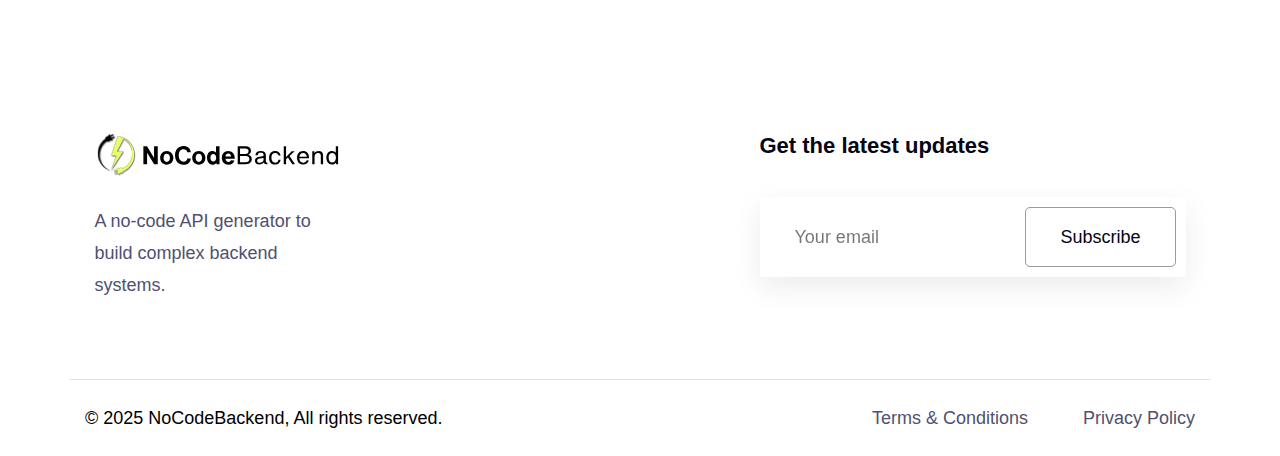
==== commit cbd6ae17: "Update index.htm" ====
--- a/index.htm
+++ b/index.htm
@@ -19,7 +19,7 @@
         </head>
         <body>
             
-            <section class="dorik-section dorik-section-pokhmj8g undefined"><div class=""><div class="container dorik-row-h275760l-wrapper    " data-aos="fade-down" data-aos-duration="400" data-aos-delay="200"><div class="dorik-row-h275760l flex  "><div class="col-lg-1/1 "><div class="column-inner dorik-column-z73o92wl  1/1"><div class="dorik-navbar--wrapper dorik-nav-42jtv019-wrapper  " data-testid="navbar-42jtv019"><div class="dorik-navbar dorik-nav-42jtv019 "><div class="dorik-navbar--brand"><a href=""><img src="66d2da62d891cf0011ff9181/images/snapapi300x80px500x100px1-XbtsT.svg" alt="Rowllax" width="289px"></a></div><button aria-label="Navbar Toggle" class="dorik-navbar--toggle" data-target="#dorikNavbarCollapse"><svg aria-hidden="true" focusable="false" data-prefix="fas" data-icon="bars" class="svg-inline--fa fa-bars fa-fw icon " role="img" xmlns="http://www.w3.org/2000/svg" viewbox="0 0 448 512" data-testid="icon-test"><path fill="currentColor" d="M0 96C0 78.3 14.3 64 32 64H416c17.7 0 32 14.3 32 32s-14.3 32-32 32H32C14.3 128 0 113.7 0 96zM0 256c0-17.7 14.3-32 32-32H416c17.7 0 32 14.3 32 32s-14.3 32-32 32H32c-17.7 0-32-14.3-32-32zM448 416c0 17.7-14.3 32-32 32H32c-17.7 0-32-14.3-32-32s14.3-32 32-32H416c17.7 0 32 14.3 32 32z"></path></svg> </button><div class="dorik-navbar--collapse collapse" id="dorikNavbarCollapse"><div class="dorik-navbar--navs"><ul class="dorik-nav--links normalize"><li class=""><a href="#features" class="dorik-nav--link features dorik-nav--link-2suuvmpu  "><span class="dorik-nav--link-icon"></span><span class="dorik-nav--link-text">Features</span></a></li></ul><ul class="dorik-nav--btns normalize"><li><a href="https://pump.fun/Dropping Soon..." target="_blank" rel="noreferrer" class="dorik-nav--btn dorik-nav--btn-5xmbnhej get-started "><span class="dorik-nav--btn-icon"></span><span class="dorik-nav--btn-text">BUY $NCBAI</span></a></li></ul></div></div></div></div></div></div></div></div></div><div class=""><div class="container dorik-row-gsd94hl5-wrapper    " data-aos="fade-up" data-aos-duration="1000" data-aos-delay="400"><div class="dorik-row-gsd94hl5 flex  "><div class="col-lg-1/1 "><div class="column-inner dorik-column-nciv8bac  1/1"><div class="dorik-wrapper dorik-heading-fwwnyllq-wrapper "><h1 class="dorik-heading dorik-heading-fwwnyllq "><span>Develop Production-Ready APIs in Just Minutes!&nbsp;&nbsp;
+            <section class="dorik-section dorik-section-pokhmj8g undefined"><div class=""><div class="container dorik-row-h275760l-wrapper    " data-aos="fade-down" data-aos-duration="400" data-aos-delay="200"><div class="dorik-row-h275760l flex  "><div class="col-lg-1/1 "><div class="column-inner dorik-column-z73o92wl  1/1"><div class="dorik-navbar--wrapper dorik-nav-42jtv019-wrapper  " data-testid="navbar-42jtv019"><div class="dorik-navbar dorik-nav-42jtv019 "><div class="dorik-navbar--brand"><a href=""><img src="66d2da62d891cf0011ff9181/images/snapapi300x80px500x100px1-XbtsT.svg" alt="Rowllax" width="289px"></a></div><button aria-label="Navbar Toggle" class="dorik-navbar--toggle" data-target="#dorikNavbarCollapse"><svg aria-hidden="true" focusable="false" data-prefix="fas" data-icon="bars" class="svg-inline--fa fa-bars fa-fw icon " role="img" xmlns="http://www.w3.org/2000/svg" viewbox="0 0 448 512" data-testid="icon-test"><path fill="currentColor" d="M0 96C0 78.3 14.3 64 32 64H416c17.7 0 32 14.3 32 32s-14.3 32-32 32H32C14.3 128 0 113.7 0 96zM0 256c0-17.7 14.3-32 32-32H416c17.7 0 32 14.3 32 32s-14.3 32-32 32H32c-17.7 0-32-14.3-32-32zM448 416c0 17.7-14.3 32-32 32H32c-17.7 0-32-14.3-32-32s14.3-32 32-32H416c17.7 0 32 14.3 32 32z"></path></svg> </button><div class="dorik-navbar--collapse collapse" id="dorikNavbarCollapse"><div class="dorik-navbar--navs"><ul class="dorik-nav--links normalize"><li class=""><a href="#features" class="dorik-nav--link features dorik-nav--link-2suuvmpu  "><span class="dorik-nav--link-icon"></span><span class="dorik-nav--link-text">Features</span></a></li></ul><ul class="dorik-nav--btns normalize"><li><a href="https://pump.fun/Dropping Soon..." target="_blank" rel="noreferrer" class="dorik-nav--btn dorik-nav--btn-5xmbnhej get-started "><span class="dorik-nav--btn-icon"></span><span class="dorik-nav--btn-text">BUY $NCB</span></a></li></ul></div></div></div></div></div></div></div></div></div><div class=""><div class="container dorik-row-gsd94hl5-wrapper    " data-aos="fade-up" data-aos-duration="1000" data-aos-delay="400"><div class="dorik-row-gsd94hl5 flex  "><div class="col-lg-1/1 "><div class="column-inner dorik-column-nciv8bac  1/1"><div class="dorik-wrapper dorik-heading-fwwnyllq-wrapper "><h1 class="dorik-heading dorik-heading-fwwnyllq "><span>Develop Production-Ready APIs in Just Minutes!&nbsp;&nbsp;
 </span></h1></div><div class="dorik-text dorik-text-mj2d1i6f "><p>Effortlessly Create Custom APIs Using Our No-Code AI Platform.&nbsp;&nbsp;</p><p><strong>CA: Dropping Soon...</strong></p>
 </div><div class="dorik-button-8m7w5yyh-wrapper  "><a href="https://app.nocodebackend.com" target="_blank" rel="noreferrer"><button class="dorik-btn dorik-button-8m7w5yyh  " href="https://app.nocodebackend.com" target="_blank">GET STARTED FOR FREE</button></a></div><div class="dorik-iframe dorik-video-tqzr3o8x  dorik-video-tqzr3o8x-wrapper " style="pointer-events:auto"><iframe title="tqzr3o8x" src="https://www.youtube.com/embed/k6faWsf_LAc?fs=1&muted=0&loop=0&autoplay=0&controls=1" frameborder="0" allow=""></iframe></div></div></div></div></div></div></section><section class="dorik-section dorik-section-ml8a0p0p" id="features"><div class="video-overlay dorik-section-ml8a0p0p--video-overlay"></div><div class=""><div class="container dorik-row-j4yv0dx7-wrapper    " data-aos="fade-up" data-aos-delay="100"><div class="dorik-row-j4yv0dx7 flex  "><div class="col-lg-1/3 "><div class="column-inner dorik-column-rxf6kre0  1/3"><div class="dorik-wrapper dorik-heading-a389jt1r-wrapper "><h2 class="dorik-heading dorik-heading-a389jt1r "><span>Why  choose
 </span></h2></div><div class="dorik-wrapper dorik-image-pnzbzmom-wrapper  "><img src="66d2da62d891cf0011ff9181/images/snapapi300x80px10-8LMmT.svg" alt="" loading="lazy" class="dorik-image-pnzbzmom"></div></div></div></div></div></div><div class=""><div class="container dorik-row-di27dtoe-wrapper    "><div class="dorik-row-di27dtoe flex  "><div class="col-lg-1/3 col-md-1/3 col-xs-1/1 "><div class="column-inner dorik-column-uoufd287  1/3" data-aos="fade-left" data-aos-delay="100" data-aos-duration="600"><div class="dorik-wrapper dorik-image-u0qqu82e-wrapper  "><img src="64105a606115ac047190cee0/yt-P3GUjs.svg" alt="" loading="lazy" class="dorik-image-u0qqu82e"></div><div class="dorik-wrapper dorik-heading-jhualtqp-wrapper "><h4 class="dorik-heading dorik-heading-jhualtqp "><span>Intuitive Interface
@@ -262,4 +262,4 @@
 })();
 </script>
         </body>
-    </html>+    </html>
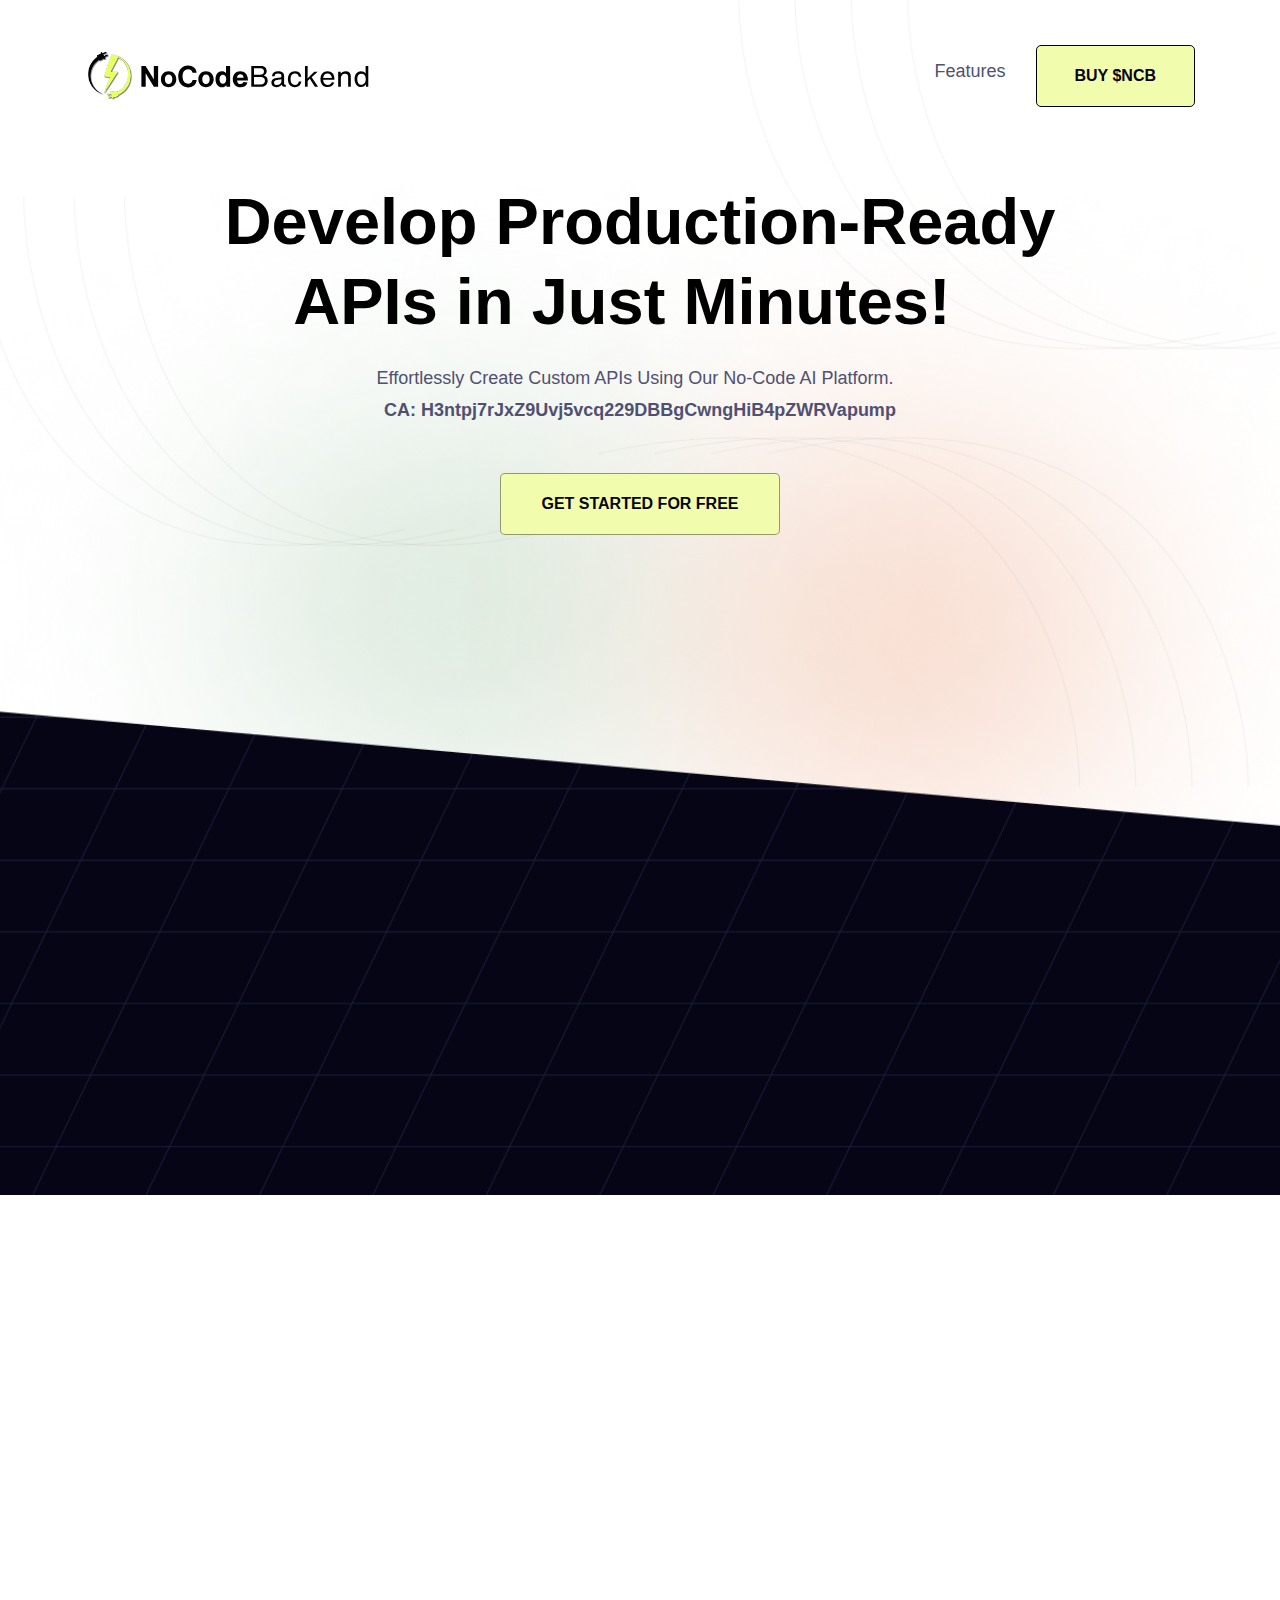
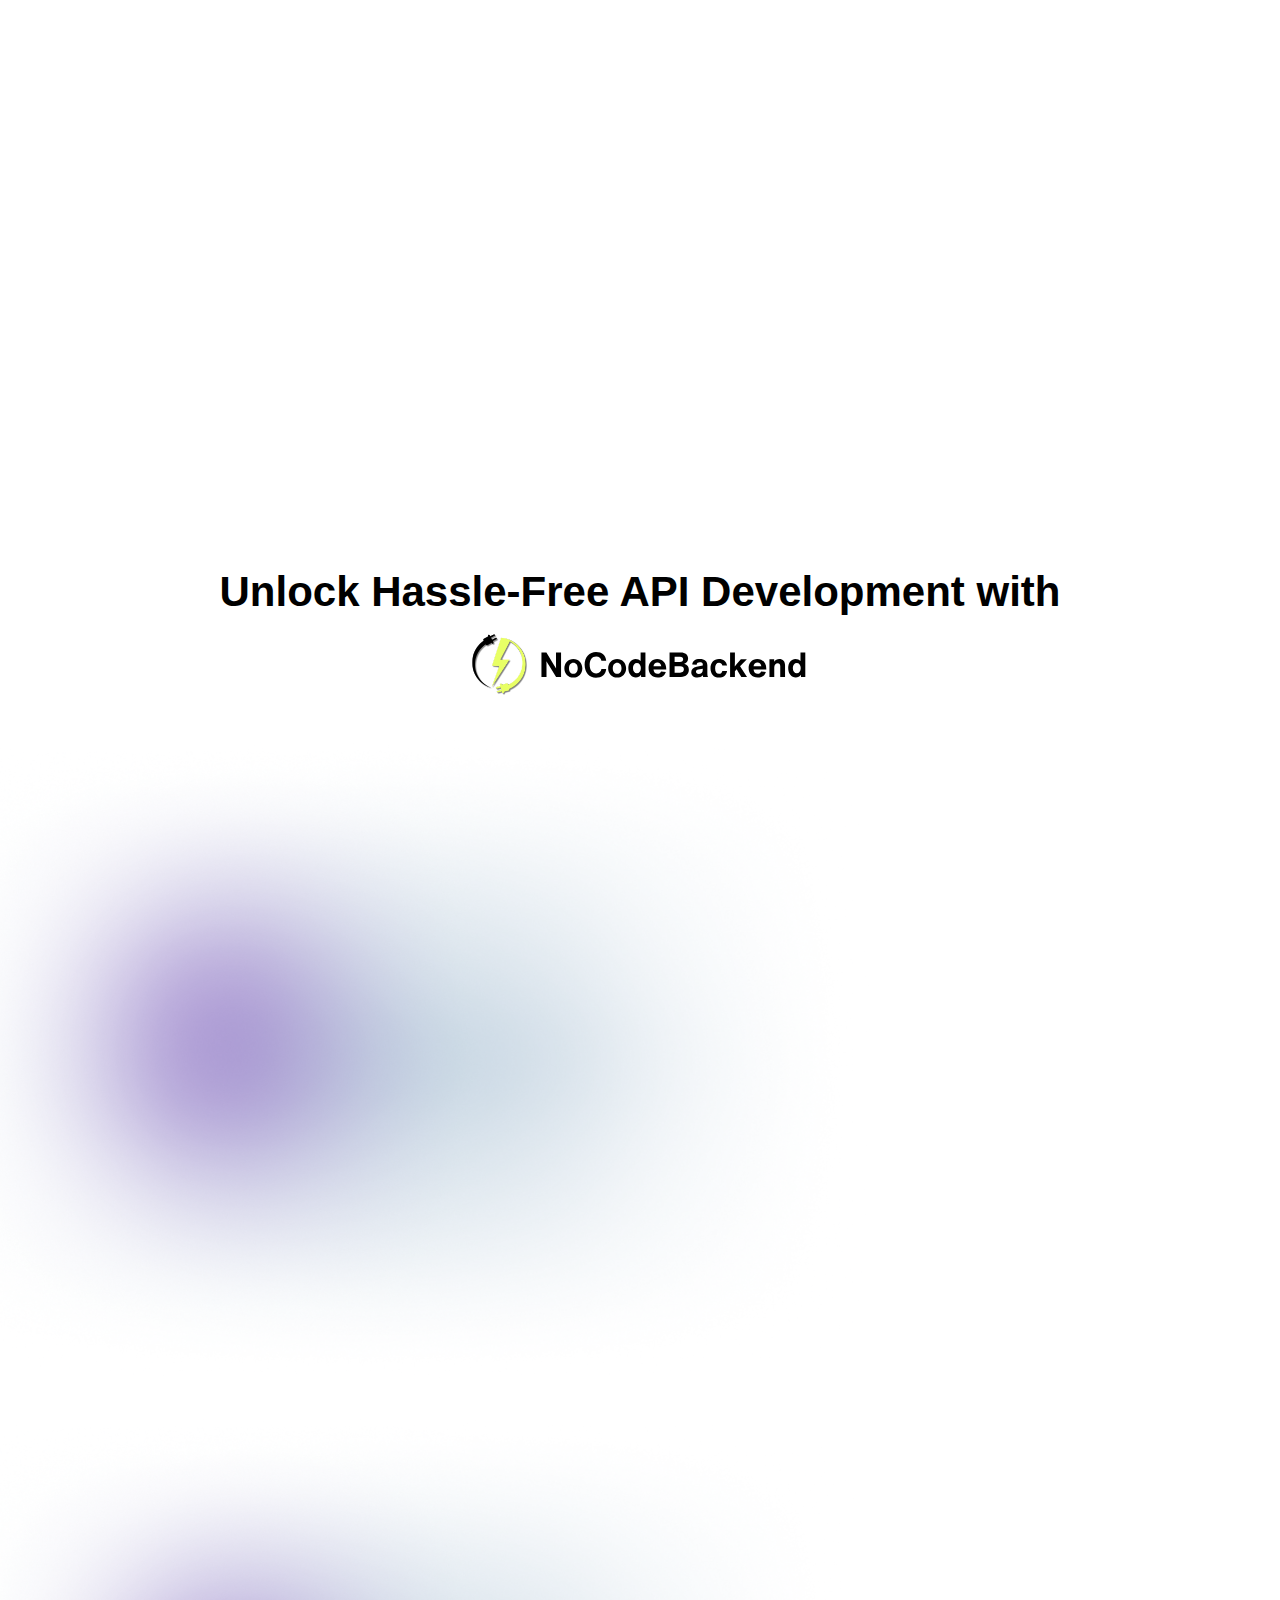
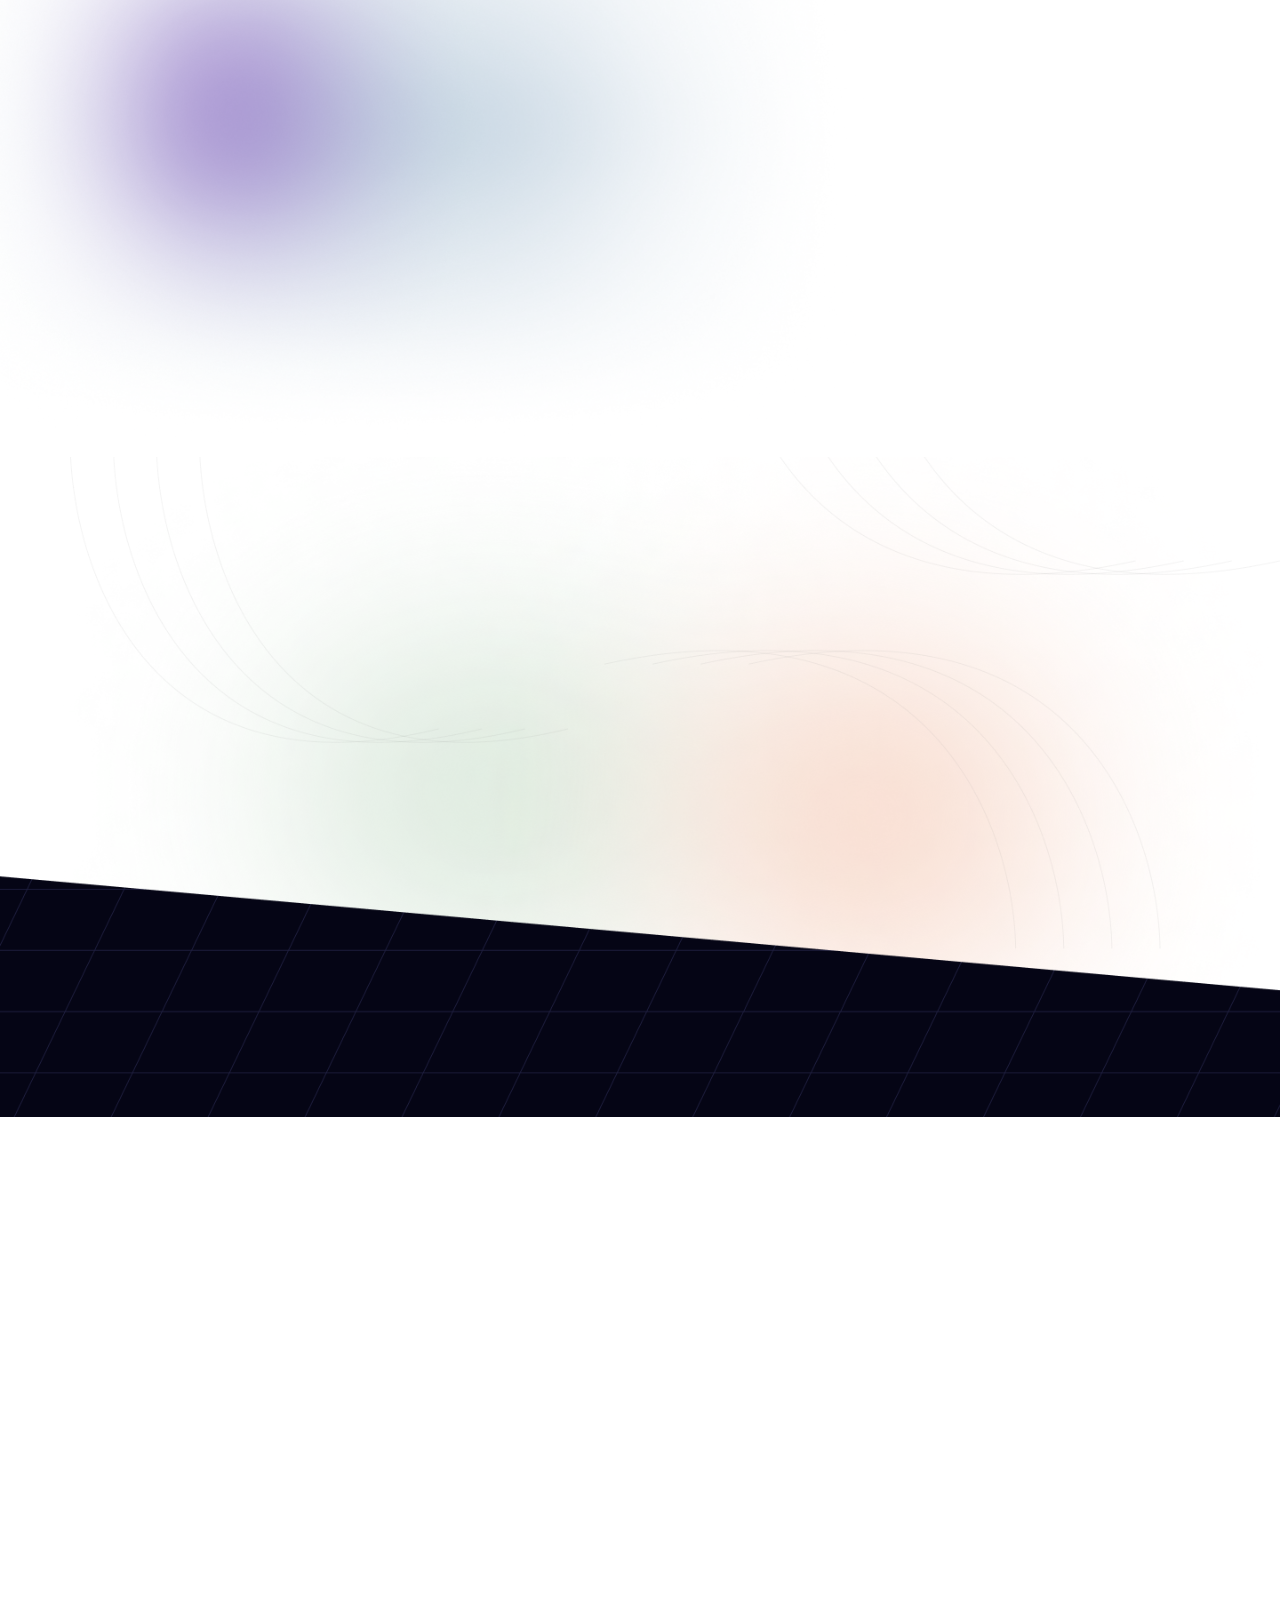
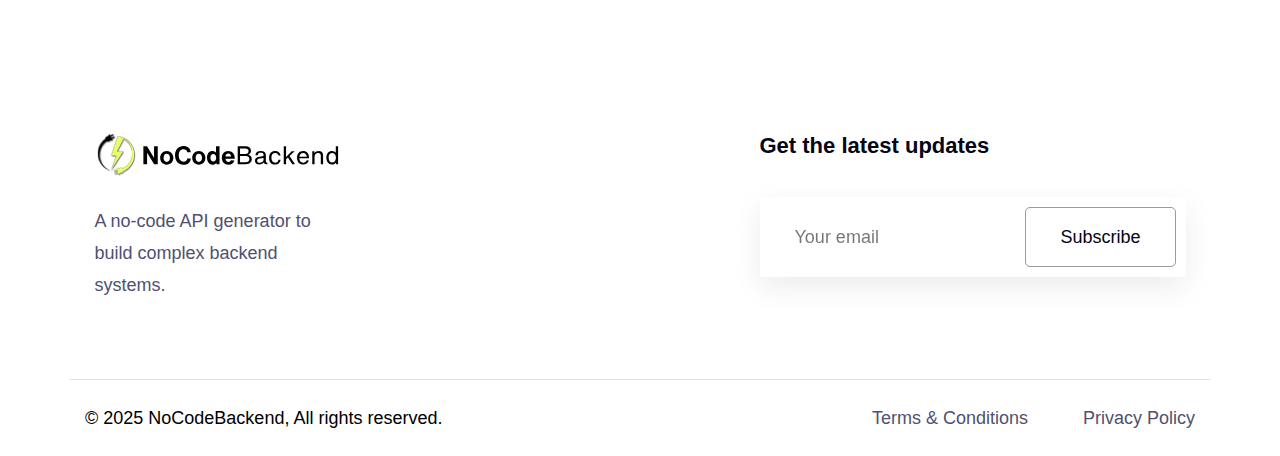
==== commit 61153980: "Update index.htm" ====
--- a/index.htm
+++ b/index.htm
@@ -19,9 +19,9 @@
         </head>
         <body>
             
-            <section class="dorik-section dorik-section-pokhmj8g undefined"><div class=""><div class="container dorik-row-h275760l-wrapper    " data-aos="fade-down" data-aos-duration="400" data-aos-delay="200"><div class="dorik-row-h275760l flex  "><div class="col-lg-1/1 "><div class="column-inner dorik-column-z73o92wl  1/1"><div class="dorik-navbar--wrapper dorik-nav-42jtv019-wrapper  " data-testid="navbar-42jtv019"><div class="dorik-navbar dorik-nav-42jtv019 "><div class="dorik-navbar--brand"><a href=""><img src="66d2da62d891cf0011ff9181/images/snapapi300x80px500x100px1-XbtsT.svg" alt="Rowllax" width="289px"></a></div><button aria-label="Navbar Toggle" class="dorik-navbar--toggle" data-target="#dorikNavbarCollapse"><svg aria-hidden="true" focusable="false" data-prefix="fas" data-icon="bars" class="svg-inline--fa fa-bars fa-fw icon " role="img" xmlns="http://www.w3.org/2000/svg" viewbox="0 0 448 512" data-testid="icon-test"><path fill="currentColor" d="M0 96C0 78.3 14.3 64 32 64H416c17.7 0 32 14.3 32 32s-14.3 32-32 32H32C14.3 128 0 113.7 0 96zM0 256c0-17.7 14.3-32 32-32H416c17.7 0 32 14.3 32 32s-14.3 32-32 32H32c-17.7 0-32-14.3-32-32zM448 416c0 17.7-14.3 32-32 32H32c-17.7 0-32-14.3-32-32s14.3-32 32-32H416c17.7 0 32 14.3 32 32z"></path></svg> </button><div class="dorik-navbar--collapse collapse" id="dorikNavbarCollapse"><div class="dorik-navbar--navs"><ul class="dorik-nav--links normalize"><li class=""><a href="#features" class="dorik-nav--link features dorik-nav--link-2suuvmpu  "><span class="dorik-nav--link-icon"></span><span class="dorik-nav--link-text">Features</span></a></li></ul><ul class="dorik-nav--btns normalize"><li><a href="https://pump.fun/Dropping Soon..." target="_blank" rel="noreferrer" class="dorik-nav--btn dorik-nav--btn-5xmbnhej get-started "><span class="dorik-nav--btn-icon"></span><span class="dorik-nav--btn-text">BUY $NCB</span></a></li></ul></div></div></div></div></div></div></div></div></div><div class=""><div class="container dorik-row-gsd94hl5-wrapper    " data-aos="fade-up" data-aos-duration="1000" data-aos-delay="400"><div class="dorik-row-gsd94hl5 flex  "><div class="col-lg-1/1 "><div class="column-inner dorik-column-nciv8bac  1/1"><div class="dorik-wrapper dorik-heading-fwwnyllq-wrapper "><h1 class="dorik-heading dorik-heading-fwwnyllq "><span>Develop Production-Ready APIs in Just Minutes!&nbsp;&nbsp;
-</span></h1></div><div class="dorik-text dorik-text-mj2d1i6f "><p>Effortlessly Create Custom APIs Using Our No-Code AI Platform.&nbsp;&nbsp;</p><p><strong>CA: Dropping Soon...</strong></p>
-</div><div class="dorik-button-8m7w5yyh-wrapper  "><a href="https://app.nocodebackend.com" target="_blank" rel="noreferrer"><button class="dorik-btn dorik-button-8m7w5yyh  " href="https://app.nocodebackend.com" target="_blank">GET STARTED FOR FREE</button></a></div><div class="dorik-iframe dorik-video-tqzr3o8x  dorik-video-tqzr3o8x-wrapper " style="pointer-events:auto"><iframe title="tqzr3o8x" src="https://www.youtube.com/embed/k6faWsf_LAc?fs=1&muted=0&loop=0&autoplay=0&controls=1" frameborder="0" allow=""></iframe></div></div></div></div></div></div></section><section class="dorik-section dorik-section-ml8a0p0p" id="features"><div class="video-overlay dorik-section-ml8a0p0p--video-overlay"></div><div class=""><div class="container dorik-row-j4yv0dx7-wrapper    " data-aos="fade-up" data-aos-delay="100"><div class="dorik-row-j4yv0dx7 flex  "><div class="col-lg-1/3 "><div class="column-inner dorik-column-rxf6kre0  1/3"><div class="dorik-wrapper dorik-heading-a389jt1r-wrapper "><h2 class="dorik-heading dorik-heading-a389jt1r "><span>Why  choose
+            <section class="dorik-section dorik-section-pokhmj8g undefined"><div class=""><div class="container dorik-row-h275760l-wrapper    " data-aos="fade-down" data-aos-duration="400" data-aos-delay="200"><div class="dorik-row-h275760l flex  "><div class="col-lg-1/1 "><div class="column-inner dorik-column-z73o92wl  1/1"><div class="dorik-navbar--wrapper dorik-nav-42jtv019-wrapper  " data-testid="navbar-42jtv019"><div class="dorik-navbar dorik-nav-42jtv019 "><div class="dorik-navbar--brand"><a href=""><img src="66d2da62d891cf0011ff9181/images/snapapi300x80px500x100px1-XbtsT.svg" alt="Rowllax" width="289px"></a></div><button aria-label="Navbar Toggle" class="dorik-navbar--toggle" data-target="#dorikNavbarCollapse"><svg aria-hidden="true" focusable="false" data-prefix="fas" data-icon="bars" class="svg-inline--fa fa-bars fa-fw icon " role="img" xmlns="http://www.w3.org/2000/svg" viewbox="0 0 448 512" data-testid="icon-test"><path fill="currentColor" d="M0 96C0 78.3 14.3 64 32 64H416c17.7 0 32 14.3 32 32s-14.3 32-32 32H32C14.3 128 0 113.7 0 96zM0 256c0-17.7 14.3-32 32-32H416c17.7 0 32 14.3 32 32s-14.3 32-32 32H32c-17.7 0-32-14.3-32-32zM448 416c0 17.7-14.3 32-32 32H32c-17.7 0-32-14.3-32-32s14.3-32 32-32H416c17.7 0 32 14.3 32 32z"></path></svg> </button><div class="dorik-navbar--collapse collapse" id="dorikNavbarCollapse"><div class="dorik-navbar--navs"><ul class="dorik-nav--links normalize"><li class=""><a href="#features" class="dorik-nav--link features dorik-nav--link-2suuvmpu  "><span class="dorik-nav--link-icon"></span><span class="dorik-nav--link-text">Features</span></a></li></ul><ul class="dorik-nav--btns normalize"><li><a href="https://pump.fun/H3ntpj7rJxZ9Uvj5vcq229DBBgCwngHiB4pZWRVapump" target="_blank" rel="noreferrer" class="dorik-nav--btn dorik-nav--btn-5xmbnhej get-started "><span class="dorik-nav--btn-icon"></span><span class="dorik-nav--btn-text">BUY $NCB</span></a></li></ul></div></div></div></div></div></div></div></div></div><div class=""><div class="container dorik-row-gsd94hl5-wrapper    " data-aos="fade-up" data-aos-duration="1000" data-aos-delay="400"><div class="dorik-row-gsd94hl5 flex  "><div class="col-lg-1/1 "><div class="column-inner dorik-column-nciv8bac  1/1"><div class="dorik-wrapper dorik-heading-fwwnyllq-wrapper "><h1 class="dorik-heading dorik-heading-fwwnyllq "><span>Develop Production-Ready APIs in Just Minutes!&nbsp;&nbsp;
+</span></h1></div><div class="dorik-text dorik-text-mj2d1i6f "><p>Effortlessly Create Custom APIs Using Our No-Code AI Platform.&nbsp;&nbsp;</p><p><strong>CA: H3ntpj7rJxZ9Uvj5vcq229DBBgCwngHiB4pZWRVapump</strong></p>
+</div><div class="dorik-button-8m7w5yyh-wrapper  "><a href="https://app.nocodebackend.com" target="_blank" rel="noreferrer"><button class="dorik-btn dorik-button-8m7w5yyh  " href="https://app.nocodebackend.com" target="_blank">GET STARTED FOR FREE</button></a></div><div class="dorik-iframe dorik-video-tqzr3o8x  dorik-video-tqzr3o8x-wrapper " style="pointer-events:auto"><iframe title="tqzr3o8x" src="https://www.youtube.com/embed/X5WZUNlqDHk?fs=1&muted=0&loop=0&autoplay=0&controls=1" frameborder="0" allow=""></iframe></div></div></div></div></div></div></section><section class="dorik-section dorik-section-ml8a0p0p" id="features"><div class="video-overlay dorik-section-ml8a0p0p--video-overlay"></div><div class=""><div class="container dorik-row-j4yv0dx7-wrapper    " data-aos="fade-up" data-aos-delay="100"><div class="dorik-row-j4yv0dx7 flex  "><div class="col-lg-1/3 "><div class="column-inner dorik-column-rxf6kre0  1/3"><div class="dorik-wrapper dorik-heading-a389jt1r-wrapper "><h2 class="dorik-heading dorik-heading-a389jt1r "><span>Why  choose
 </span></h2></div><div class="dorik-wrapper dorik-image-pnzbzmom-wrapper  "><img src="66d2da62d891cf0011ff9181/images/snapapi300x80px10-8LMmT.svg" alt="" loading="lazy" class="dorik-image-pnzbzmom"></div></div></div></div></div></div><div class=""><div class="container dorik-row-di27dtoe-wrapper    "><div class="dorik-row-di27dtoe flex  "><div class="col-lg-1/3 col-md-1/3 col-xs-1/1 "><div class="column-inner dorik-column-uoufd287  1/3" data-aos="fade-left" data-aos-delay="100" data-aos-duration="600"><div class="dorik-wrapper dorik-image-u0qqu82e-wrapper  "><img src="64105a606115ac047190cee0/yt-P3GUjs.svg" alt="" loading="lazy" class="dorik-image-u0qqu82e"></div><div class="dorik-wrapper dorik-heading-jhualtqp-wrapper "><h4 class="dorik-heading dorik-heading-jhualtqp "><span>Intuitive Interface
 </span></h4></div><div class="dorik-text dorik-text-zdi9newe "><p>Quickly Configure Databases, Tables, and Columns—Our Tool Instantly Creates API Endpoints for You!<br><br></p>
 </div><div class="dorik-wrapper dorik-image-jxc9ydsm-wrapper  "><img src="66d2da62d891cf0011ff9181/images/Untitleddesign19-gh34j.svg" alt="" loading="lazy" class="dorik-image-jxc9ydsm"></div></div></div><div class="col-lg-1/3 col-md-1/3 col-xs-1/1 "><div class="column-inner dorik-column-uz8qpr0y  1/3" data-aos="fade" data-aos-delay="200" data-aos-duration="600"><div class="dorik-wrapper dorik-image-lk8tte54-wrapper  "><img src="64105a606115ac047190cee0/fy-WluHUP.svg" alt="" loading="lazy" class="dorik-image-lk8tte54"></div><div class="dorik-wrapper dorik-heading-0ptpedln-wrapper "><h4 class="dorik-heading dorik-heading-0ptpedln "><span>AI-Powered API Generation
